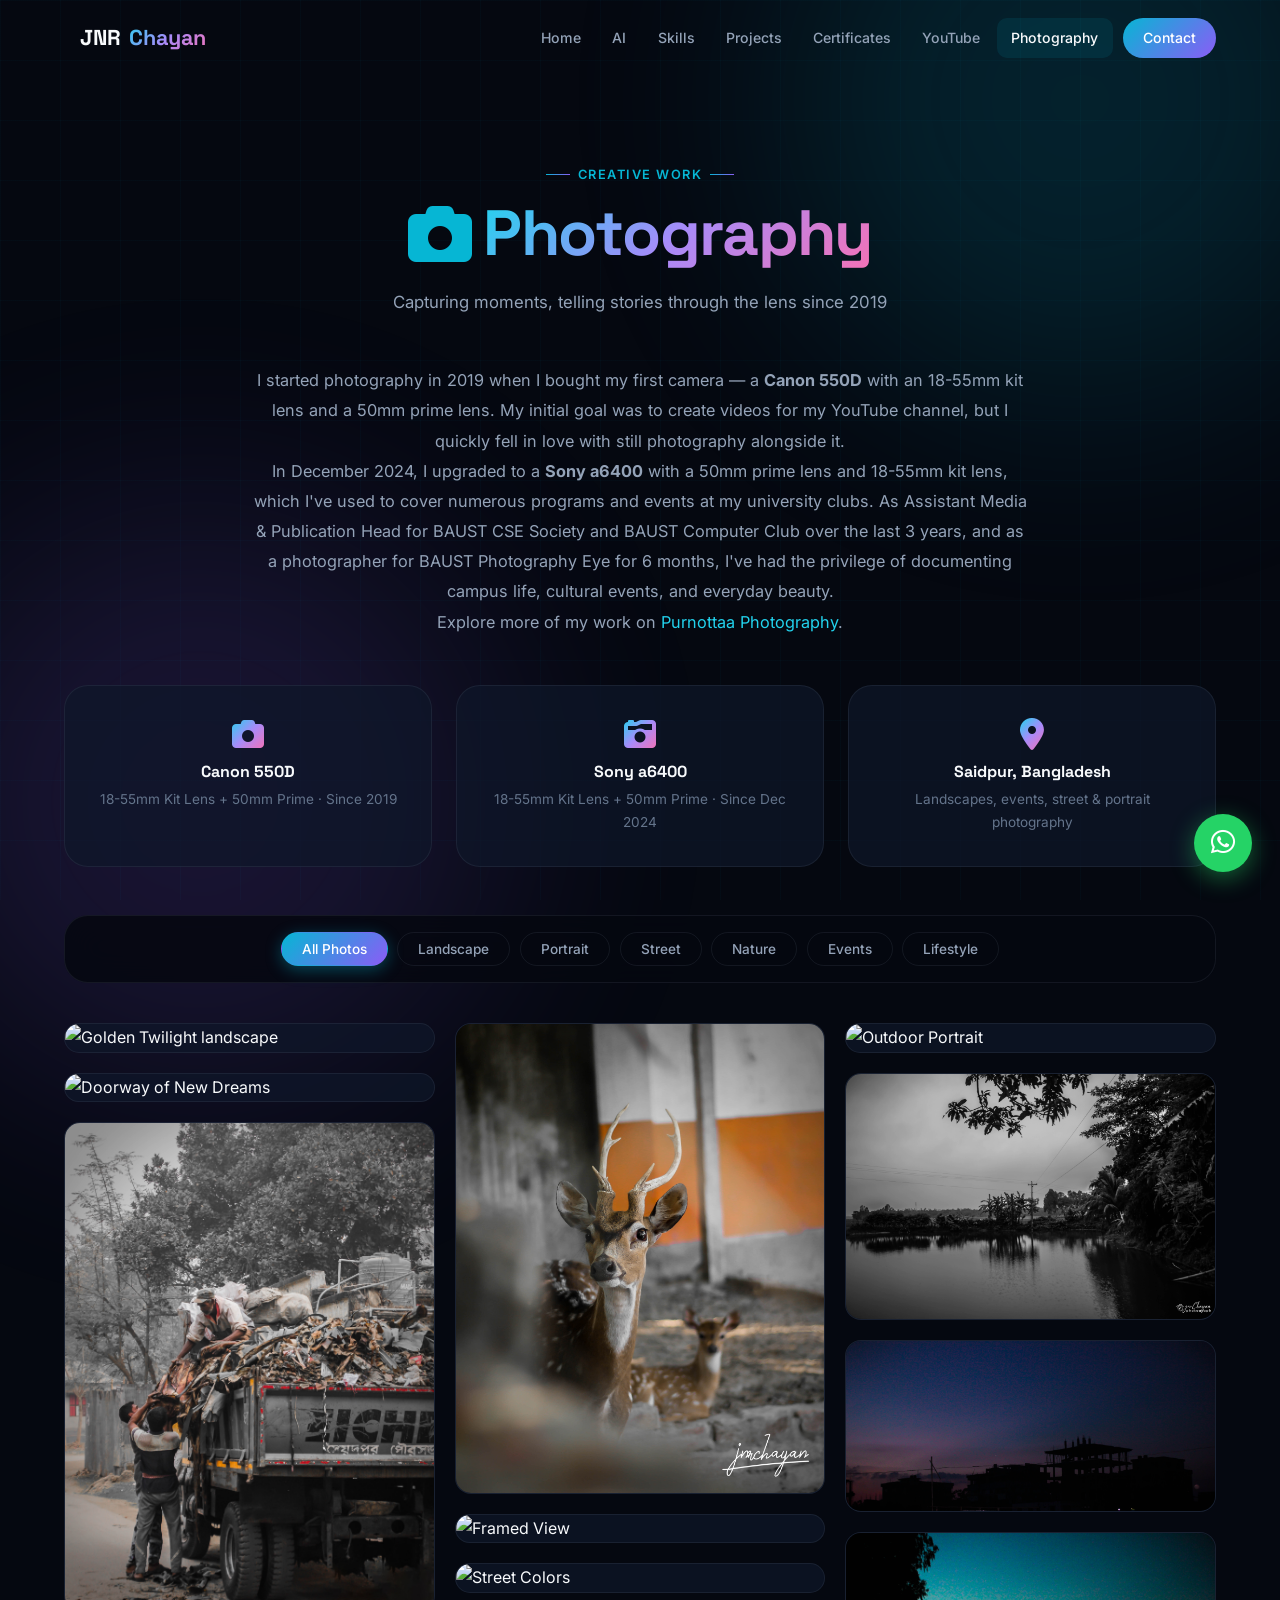
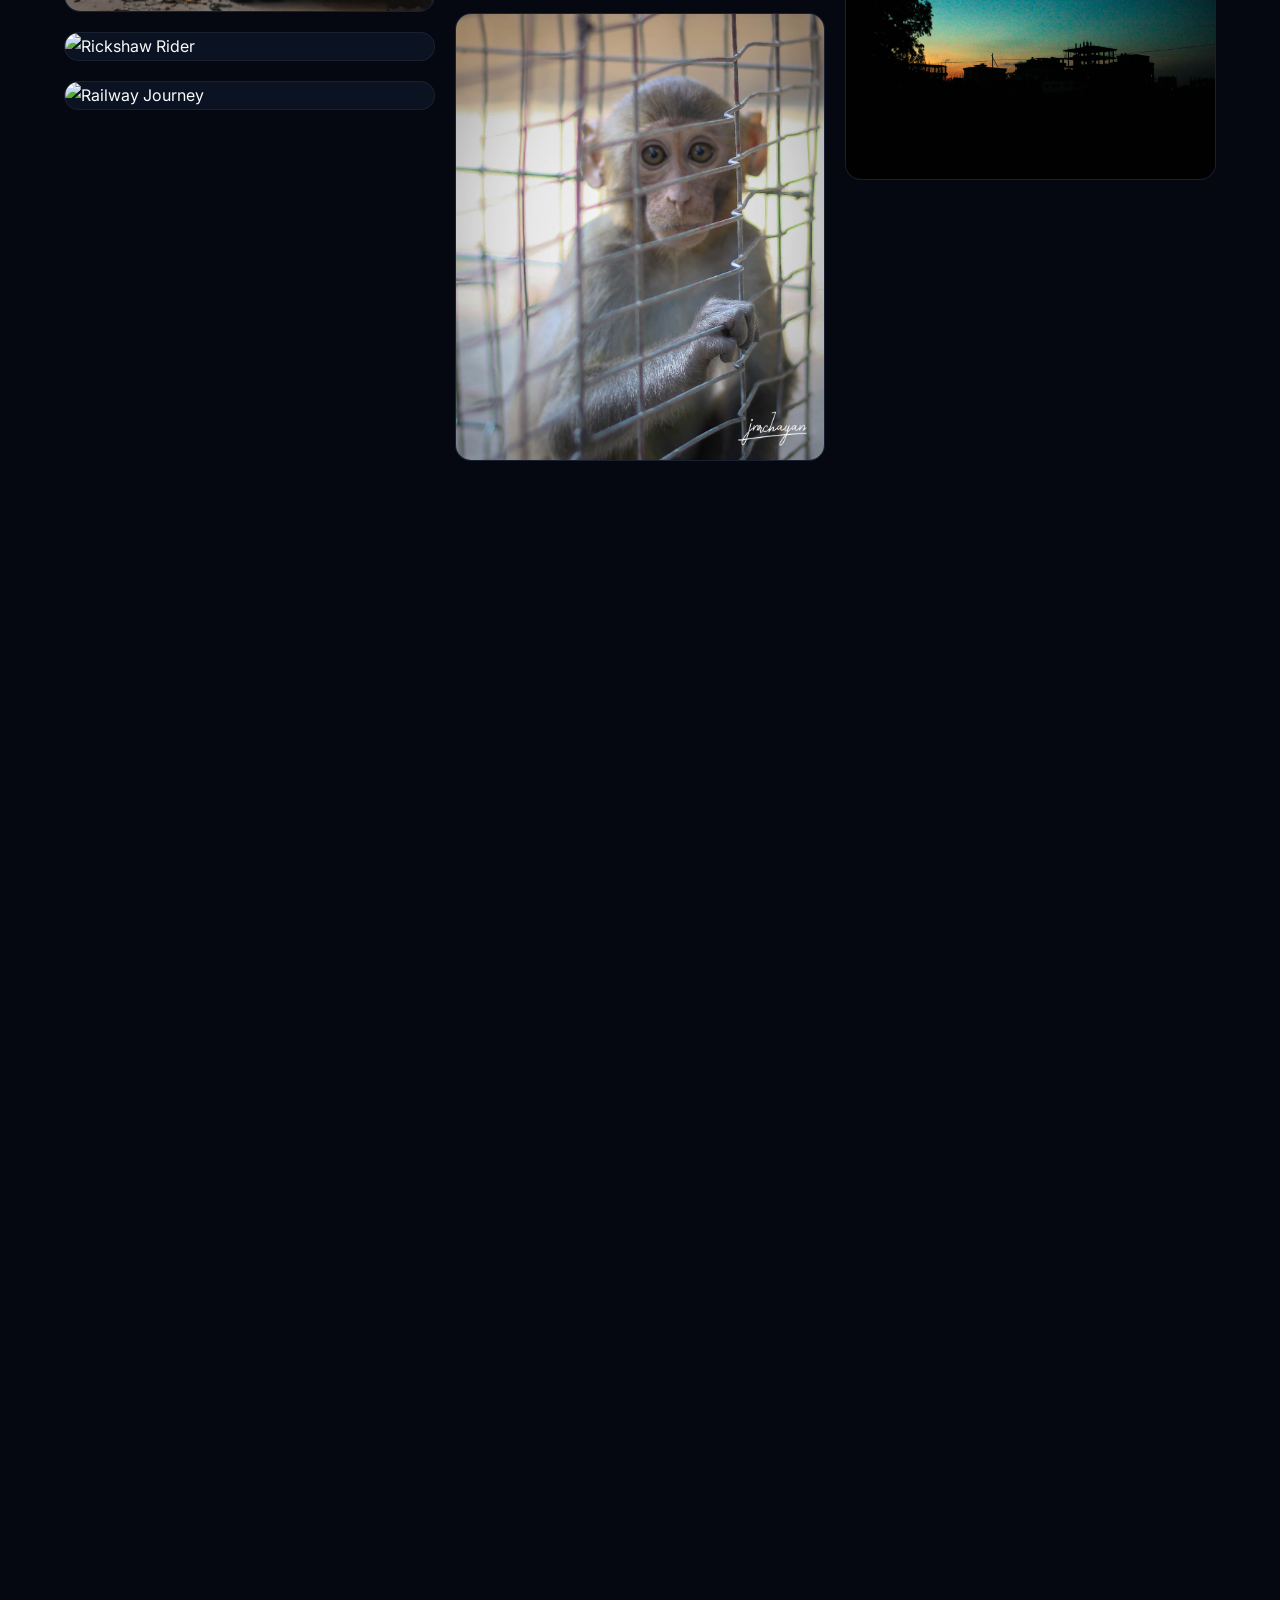
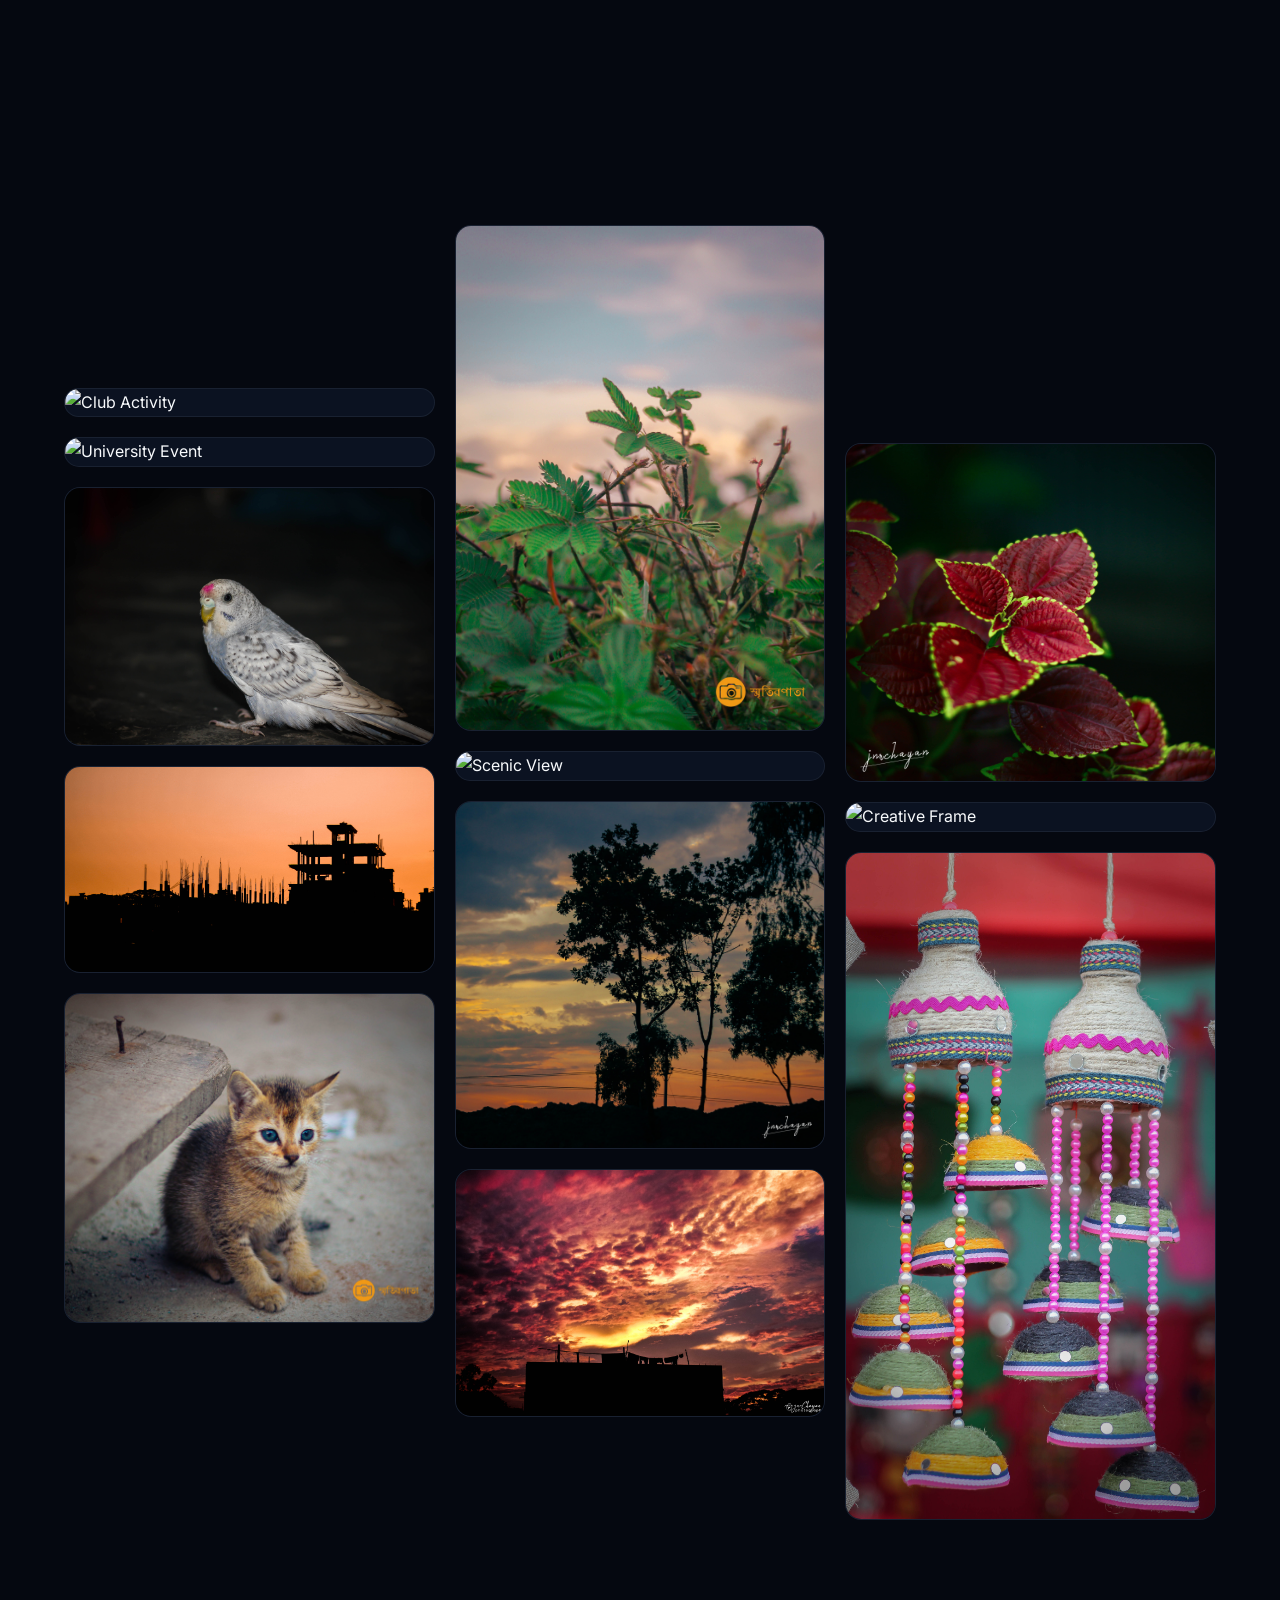
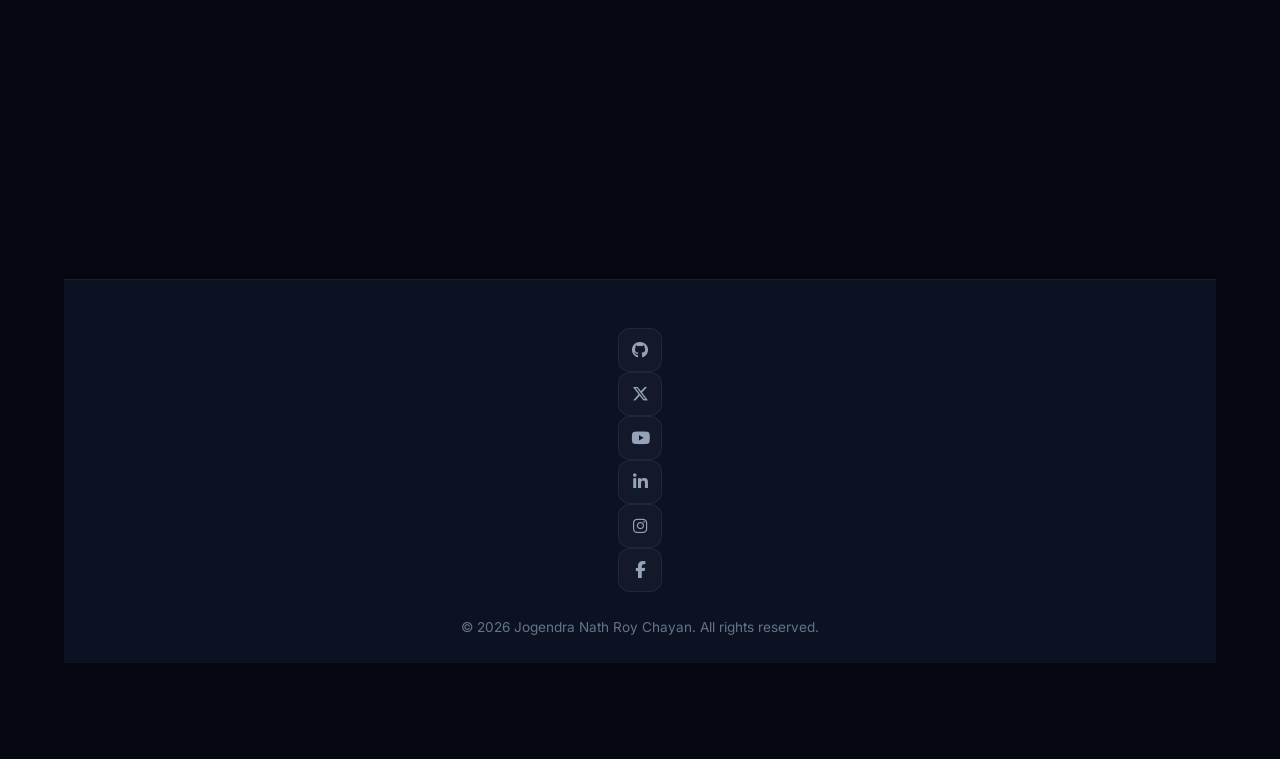
==== photography.html @ 08c9a7f7 "update" ====
<!DOCTYPE html>
<html lang="en">
<head>
  <meta charset="UTF-8">
  <meta name="viewport" content="width=device-width, initial-scale=1.0">
  <meta name="description" content="Photography portfolio of Jogendra Nath Roy Chayan - landscapes, portraits, street photography, and university events captured across Bangladesh.">
  <title>Photography | Jogendra Nath Roy Chayan</title>
  <link rel="preconnect" href="https://fonts.googleapis.com">
  <link rel="preconnect" href="https://fonts.gstatic.com" crossorigin>
  <link href="https://fonts.googleapis.com/css2?family=Inter:wght@400;500;600;700&family=Space+Grotesk:wght@500;600;700&display=swap" rel="stylesheet">
  <link rel="stylesheet" href="https://cdnjs.cloudflare.com/ajax/libs/font-awesome/6.5.1/css/all.min.css">
  <link rel="stylesheet" href="css/style.css">
</head>
<body>

  <div class="bg-grid"></div>
  <div class="bg-glow bg-glow-1"></div>
  <div class="bg-glow bg-glow-2"></div>

  <nav class="navbar">
    <div class="container">
      <a href="index.html" class="logo"><span class="logo-dot"></span> JNR<span>Chayan</span></a>
      <button class="nav-toggle" aria-label="Toggle navigation"><i class="fas fa-bars"></i></button>
      <div class="nav-links">
        <a href="index.html">Home</a>
        <a href="index.html#ai-expertise">AI</a>
        <a href="index.html#skills">Skills</a>
        <a href="index.html#projects">Projects</a>
        <a href="index.html#certificates">Certificates</a>
        <a href="youtube.html">YouTube</a>
        <a href="photography.html">Photography</a>
        <a href="index.html#contact" class="nav-cta">Contact</a>
      </div>
    </div>
  </nav>

  <header class="page-header">
    <div class="container">
      <div class="section-label reveal">Creative Work</div>
      <h1 class="reveal"><i class="fas fa-camera" style="color: var(--accent);"></i> <span class="gradient-text">Photography</span></h1>
      <p class="reveal">Capturing moments, telling stories through the lens since 2019</p>
    </div>
  </header>

  <section class="section" style="padding-top: 0; position: relative; z-index: 1;">
    <div class="container">
      <div class="photo-intro reveal">
        <p>
          I started photography in 2019 when I bought my first camera — a <strong>Canon 550D</strong>
          with an 18-55mm kit lens and a 50mm prime lens. My initial goal was to create videos for
          my YouTube channel, but I quickly fell in love with still photography alongside it.
        </p>
        <p>
          In December 2024, I upgraded to a <strong>Sony a6400</strong> with a 50mm prime lens and
          18-55mm kit lens, which I've used to cover numerous programs and events at my university clubs.
          As Assistant Media & Publication Head for BAUST CSE Society and BAUST Computer Club over the
          last 3 years, and as a photographer for BAUST Photography Eye for 6 months, I've had the
          privilege of documenting campus life, cultural events, and everyday beauty.
        </p>
        <p>
          Explore more of my work on
          <a href="https://www.facebook.com/Purnottaa/" target="_blank" rel="noopener">Purnottaa Photography</a>.
        </p>
      </div>

      <div class="gear-info">
        <div class="gear-card reveal">
          <i class="fas fa-camera"></i>
          <h3>Canon 550D</h3>
          <p>18-55mm Kit Lens + 50mm Prime · Since 2019</p>
        </div>
        <div class="gear-card reveal reveal-delay-1">
          <i class="fas fa-camera-retro"></i>
          <h3>Sony a6400</h3>
          <p>18-55mm Kit Lens + 50mm Prime · Since Dec 2024</p>
        </div>
        <div class="gear-card reveal reveal-delay-2">
          <i class="fas fa-map-marker-alt"></i>
          <h3>Saidpur, Bangladesh</h3>
          <p>Landscapes, events, street & portrait photography</p>
        </div>
      </div>

      <div class="photo-filters reveal">
        <button class="filter-btn active" data-filter="all">All Photos</button>
        <button class="filter-btn" data-filter="landscape">Landscape</button>
        <button class="filter-btn" data-filter="portrait">Portrait</button>
        <button class="filter-btn" data-filter="street">Street</button>
        <button class="filter-btn" data-filter="nature">Nature</button>
        <button class="filter-btn" data-filter="events">Events</button>
        <button class="filter-btn" data-filter="lifestyle">Lifestyle</button>
      </div>
      <div class="photo-masonry" id="photoGallery">
        <div class="photo-item reveal" data-category="landscape" data-src="images/photographe/3_গোধূলির বেলা_Landscape_Saidpur_01905934018.jpg" data-title="Golden Twilight (গোধূলির বেলা)" data-desc="A farmer leads his cattle along a dusty trail as morning mist lifts, illuminated by the soft golden glow of dawn in Saidpur.">
            <span class="photo-category-badge">Landscape</span>
            <img src="images/photographe/3_গোধূলির বেলা_Landscape_Saidpur_01905934018.jpg" alt="Golden Twilight landscape" loading="lazy">
            <div class="photo-overlay"><h3>Golden Twilight</h3><p>Landscape · Saidpur</p></div>
          </div>
        <div class="photo-item reveal" data-category="portrait" data-src="images/photographe/1_নতুন স্বপ্নের দ্বার_People_ Church Saidpur_01905934018.jpg" data-title="Doorway of New Dreams" data-desc="A contemplative moment at a church gate in Saidpur, where dramatic backlighting highlights traditional attire against a carpet of fallen leaves.">
            <span class="photo-category-badge">People</span>
            <img src="images/photographe/1_নতুন স্বপ্নের দ্বার_People_ Church Saidpur_01905934018.jpg" alt="Doorway of New Dreams" loading="lazy">
            <div class="photo-overlay"><h3>Doorway of New Dreams</h3><p>People · Church, Saidpur</p></div>
          </div>
        <div class="photo-item reveal" data-category="portrait" data-src="images/photographe/4_মানব সভ্যতার অন্ধকার দিক_Portrait_Saidpur_01905934018.jpg" data-title="The Dark Side of Civilization" data-desc="Documentary-style shot of municipal workers in Saidpur, using selective desaturation to highlight labor and effort against an everyday urban backdrop.">
            <span class="photo-category-badge">Portrait</span>
            <img src="images/photographe/4_মানব সভ্যতার অন্ধকার দিক_Portrait_Saidpur_01905934018.jpg" alt="The Dark Side of Civilization" loading="lazy">
            <div class="photo-overlay"><h3>The Dark Side of Civilization</h3><p>Portrait · Saidpur</p></div>
          </div>
        <div class="photo-item reveal" data-category="street" data-src="images/photographe/IMG_0166.jpg" data-title="Rickshaw Rider" data-desc="A candid street photograph capturing a rickshaw puller glancing back, shot with shallow depth of field on a sunlit Bangladeshi street.">
            <span class="photo-category-badge">Street</span>
            <img src="images/photographe/IMG_0166.jpg" alt="Rickshaw Rider" loading="lazy">
            <div class="photo-overlay"><h3>Rickshaw Rider</h3><p>Street · Bangladesh</p></div>
          </div>
        <div class="photo-item reveal" data-category="street" data-src="images/photographe/JNR08500.jpg" data-title="Railway Journey" data-desc="Locomotive 6624 of Bangladesh Railway cruising through lush green landscape, capturing the intersection of industrial machinery and natural beauty.">
            <span class="photo-category-badge">Transport</span>
            <img src="images/photographe/JNR08500.jpg" alt="Railway Journey" loading="lazy">
            <div class="photo-overlay"><h3>Railway Journey</h3><p>Transport · Bangladesh Railway</p></div>
          </div>
        <div class="photo-item reveal" data-category="nature" data-src="images/photographe/chayan%20(4).jpg" data-title="Morning Dew" data-desc="A serene macro study of wild grass adorned with morning dew drops, showcasing delicate textures of the natural world.">
            <span class="photo-category-badge">Macro</span>
            <img src="images/photographe/chayan%20(4).jpg" alt="Morning Dew" loading="lazy">
            <div class="photo-overlay"><h3>Morning Dew</h3><p>Macro · Nature</p></div>
          </div>
        <div class="photo-item reveal" data-category="nature" data-src="images/photographe/1.jpg" data-title="Serenity in White" data-desc="A minimalist study of a white pigeon using shallow depth of field to isolate the subject against a neutral urban backdrop.">
            <span class="photo-category-badge">Wildlife</span>
            <img src="images/photographe/1.jpg" alt="Serenity in White" loading="lazy">
            <div class="photo-overlay"><h3>Serenity in White</h3><p>Wildlife · Urban</p></div>
          </div>
        <div class="photo-item reveal" data-category="events" data-src="images/photographe/JNR00259.jpg" data-title="Campus Event" data-desc="Capturing the energy and spirit of a university event at BAUST.">
            <span class="photo-category-badge">University</span>
            <img src="images/photographe/JNR00259.jpg" alt="Campus Event" loading="lazy">
            <div class="photo-overlay"><h3>Campus Event</h3><p>University · BAUST</p></div>
          </div>
        <div class="photo-item reveal" data-category="events" data-src="images/photographe/JNR02453.jpg" data-title="University Program" data-desc="Documenting a cultural program at BAUST with attention to candid moments.">
            <span class="photo-category-badge">University</span>
            <img src="images/photographe/JNR02453.jpg" alt="University Program" loading="lazy">
            <div class="photo-overlay"><h3>University Program</h3><p>University · BAUST</p></div>
          </div>
        <div class="photo-item reveal" data-category="events" data-src="images/photographe/JNR02513.jpg" data-title="Club Event" data-desc="Event photography showcasing the vibrant campus community at BAUST.">
            <span class="photo-category-badge">University</span>
            <img src="images/photographe/JNR02513.jpg" alt="Club Event" loading="lazy">
            <div class="photo-overlay"><h3>Club Event</h3><p>University · BAUST</p></div>
          </div>
        <div class="photo-item reveal" data-category="events" data-src="images/photographe/JNR02545.jpg" data-title="Ceremony Capture" data-desc="Professional event coverage highlighting key moments of a university ceremony.">
            <span class="photo-category-badge">University</span>
            <img src="images/photographe/JNR02545.jpg" alt="Ceremony Capture" loading="lazy">
            <div class="photo-overlay"><h3>Ceremony Capture</h3><p>University · BAUST</p></div>
          </div>
        <div class="photo-item reveal" data-category="nature" data-src="images/photographe/JNR02781.jpg" data-title="Student Gathering" data-desc="A lively student gathering captured during a BAUST club program.">
            <span class="photo-category-badge">University</span>
            <img src="images/photographe/JNR02781.jpg" alt="Student Gathering" loading="lazy">
            <div class="photo-overlay"><h3>Student Gathering</h3><p>University · BAUST</p></div>
          </div>
        <div class="photo-item reveal" data-category="nature" data-src="images/photographe/JNR03691.jpg" data-title="Cultural Program" data-desc="Vibrant colors and emotions from a cultural event at the university.">
            <span class="photo-category-badge">University</span>
            <img src="images/photographe/JNR03691.jpg" alt="Cultural Program" loading="lazy">
            <div class="photo-overlay"><h3>Cultural Program</h3><p>University · BAUST</p></div>
          </div>
        <div class="photo-item reveal" data-category="events" data-src="images/photographe/JNR06097.jpg" data-title="Event Highlights" data-desc="Key highlights from a university event, shot for BAUST Photography Eye.">
            <span class="photo-category-badge">University</span>
            <img src="images/photographe/JNR06097.jpg" alt="Event Highlights" loading="lazy">
            <div class="photo-overlay"><h3>Event Highlights</h3><p>University · BAUST</p></div>
          </div>
        <div class="photo-item reveal" data-category="events" data-src="images/photographe/JNR06099.jpg" data-title="On Stage" data-desc="Capturing performers on stage during a university cultural program.">
            <span class="photo-category-badge">University</span>
            <img src="images/photographe/JNR06099.jpg" alt="On Stage" loading="lazy">
            <div class="photo-overlay"><h3>On Stage</h3><p>University · BAUST</p></div>
          </div>
        <div class="photo-item reveal" data-category="events" data-src="images/photographe/JNR06104.jpg" data-title="Program Moment" data-desc="A decisive moment captured during a BAUST club event.">
            <span class="photo-category-badge">University</span>
            <img src="images/photographe/JNR06104.jpg" alt="Program Moment" loading="lazy">
            <div class="photo-overlay"><h3>Program Moment</h3><p>University · BAUST</p></div>
          </div>
        <div class="photo-item reveal" data-category="events" data-src="images/photographe/JNR06105.jpg" data-title="Campus Life" data-desc="Everyday campus life documented through the lens at BAUST.">
            <span class="photo-category-badge">University</span>
            <img src="images/photographe/JNR06105.jpg" alt="Campus Life" loading="lazy">
            <div class="photo-overlay"><h3>Campus Life</h3><p>University · BAUST</p></div>
          </div>
        <div class="photo-item reveal" data-category="events" data-src="images/photographe/JNR06110.jpg" data-title="Event Portrait" data-desc="Portrait from a university event showcasing professional event photography skills.">
            <span class="photo-category-badge">University</span>
            <img src="images/photographe/JNR06110.jpg" alt="Event Portrait" loading="lazy">
            <div class="photo-overlay"><h3>Event Portrait</h3><p>University · BAUST</p></div>
          </div>
        <div class="photo-item reveal" data-category="events" data-src="images/photographe/JNR06115.jpg" data-title="Celebration" data-desc="Joyful celebration captured during a BAUST community event.">
            <span class="photo-category-badge">University</span>
            <img src="images/photographe/JNR06115.jpg" alt="Celebration" loading="lazy">
            <div class="photo-overlay"><h3>Celebration</h3><p>University · BAUST</p></div>
          </div>
        <div class="photo-item reveal" data-category="nature" data-src="images/photographe/JNR06141.jpg" data-title="Group Portrait" data-desc="A well-composed group portrait from a university club event.">
            <span class="photo-category-badge">University</span>
            <img src="images/photographe/JNR06141.jpg" alt="Group Portrait" loading="lazy">
            <div class="photo-overlay"><h3>Group Portrait</h3><p>University · BAUST</p></div>
          </div>
        <div class="photo-item reveal" data-category="events" data-src="images/photographe/JNR07563.jpg" data-title="Event Coverage" data-desc="Comprehensive event coverage for BAUST CSE Society media team.">
            <span class="photo-category-badge">University</span>
            <img src="images/photographe/JNR07563.jpg" alt="Event Coverage" loading="lazy">
            <div class="photo-overlay"><h3>Event Coverage</h3><p>University · BAUST</p></div>
          </div>
        <div class="photo-item reveal" data-category="nature" data-src="images/photographe/JNR07601.jpg" data-title="Behind the Scenes" data-desc="Behind-the-scenes moment from a university program preparation.">
            <span class="photo-category-badge">University</span>
            <img src="images/photographe/JNR07601.jpg" alt="Behind the Scenes" loading="lazy">
            <div class="photo-overlay"><h3>Behind the Scenes</h3><p>University · BAUST</p></div>
          </div>
        <div class="photo-item reveal" data-category="events" data-src="images/photographe/JNR07678.jpg" data-title="Award Ceremony" data-desc="Capturing proud moments during an award ceremony at BAUST.">
            <span class="photo-category-badge">University</span>
            <img src="images/photographe/JNR07678.jpg" alt="Award Ceremony" loading="lazy">
            <div class="photo-overlay"><h3>Award Ceremony</h3><p>University · BAUST</p></div>
          </div>
        <div class="photo-item reveal" data-category="events" data-src="images/photographe/JNR08158.jpg" data-title="Club Activity" data-desc="Active club participation documented through dynamic photography.">
            <span class="photo-category-badge">University</span>
            <img src="images/photographe/JNR08158.jpg" alt="Club Activity" loading="lazy">
            <div class="photo-overlay"><h3>Club Activity</h3><p>University · BAUST</p></div>
          </div>
        <div class="photo-item reveal" data-category="events" data-src="images/photographe/JNR08163.jpg" data-title="University Event" data-desc="Professional coverage of a university event for media publication.">
            <span class="photo-category-badge">University</span>
            <img src="images/photographe/JNR08163.jpg" alt="University Event" loading="lazy">
            <div class="photo-overlay"><h3>University Event</h3><p>University · BAUST</p></div>
          </div>
        <div class="photo-item reveal" data-category="lifestyle" data-src="images/photographe/IMG_1277.jpg" data-title="Quiet Moment" data-desc="A peaceful everyday moment captured with natural light and thoughtful composition.">
            <span class="photo-category-badge">Lifestyle</span>
            <img src="images/photographe/IMG_1277.jpg" alt="Quiet Moment" loading="lazy">
            <div class="photo-overlay"><h3>Quiet Moment</h3><p>Lifestyle</p></div>
          </div>
        <div class="photo-item reveal" data-category="lifestyle" data-src="images/photographe/IMG_3135.jpg" data-title="Daily Life" data-desc="Finding beauty in the ordinary through careful observation and timing.">
            <span class="photo-category-badge">Lifestyle</span>
            <img src="images/photographe/IMG_3135.jpg" alt="Daily Life" loading="lazy">
            <div class="photo-overlay"><h3>Daily Life</h3><p>Lifestyle</p></div>
          </div>
        <div class="photo-item reveal" data-category="nature" data-src="images/photographe/IMG_3861.jpg" data-title="Urban Scene" data-desc="An urban scene showcasing the rhythm of daily life in Bangladesh.">
            <span class="photo-category-badge">Urban</span>
            <img src="images/photographe/IMG_3861.jpg" alt="Urban Scene" loading="lazy">
            <div class="photo-overlay"><h3>Urban Scene</h3><p>Urban</p></div>
          </div>
        <div class="photo-item reveal" data-category="lifestyle" data-src="images/photographe/IMG_4095.jpg" data-title="Natural Light Portrait" data-desc="Portrait utilizing soft natural light for an authentic, warm feel.">
            <span class="photo-category-badge">Portrait</span>
            <img src="images/photographe/IMG_4095.jpg" alt="Natural Light Portrait" loading="lazy">
            <div class="photo-overlay"><h3>Natural Light Portrait</h3><p>Portrait</p></div>
          </div>
        <div class="photo-item reveal" data-category="lifestyle" data-src="images/photographe/IMG_4649.jpg" data-title="Candid Capture" data-desc="A spontaneous candid shot preserving a fleeting authentic expression.">
            <span class="photo-category-badge">Candid</span>
            <img src="images/photographe/IMG_4649.jpg" alt="Candid Capture" loading="lazy">
            <div class="photo-overlay"><h3>Candid Capture</h3><p>Candid</p></div>
          </div>
        <div class="photo-item reveal" data-category="nature" data-src="images/photographe/IMG_4791.jpg" data-title="Evening Glow" data-desc="Warm evening light casting long shadows and golden tones across the scene.">
            <span class="photo-category-badge">Golden Hour</span>
            <img src="images/photographe/IMG_4791.jpg" alt="Evening Glow" loading="lazy">
            <div class="photo-overlay"><h3>Evening Glow</h3><p>Golden Hour</p></div>
          </div>
        <div class="photo-item reveal" data-category="lifestyle" data-src="images/photographe/IMG_5004.jpg" data-title="Textures" data-desc="Exploring textures and patterns in the everyday environment.">
            <span class="photo-category-badge">Detail</span>
            <img src="images/photographe/IMG_5004.jpg" alt="Textures" loading="lazy">
            <div class="photo-overlay"><h3>Textures</h3><p>Detail</p></div>
          </div>
        <div class="photo-item reveal" data-category="lifestyle" data-src="images/photographe/IMG_5074.jpg" data-title="Framed View" data-desc="Using natural framing elements to draw the viewer into the composition.">
            <span class="photo-category-badge">Composition</span>
            <img src="images/photographe/IMG_5074.jpg" alt="Framed View" loading="lazy">
            <div class="photo-overlay"><h3>Framed View</h3><p>Composition</p></div>
          </div>
        <div class="photo-item reveal" data-category="lifestyle" data-src="images/photographe/IMG_5109.jpg" data-title="Street Colors" data-desc="Vibrant street colors and life captured in a single frame.">
            <span class="photo-category-badge">Street</span>
            <img src="images/photographe/IMG_5109.jpg" alt="Street Colors" loading="lazy">
            <div class="photo-overlay"><h3>Street Colors</h3><p>Street</p></div>
          </div>
        <div class="photo-item reveal" data-category="lifestyle" data-src="images/photographe/IMG_5209.jpg" data-title="Reflection" data-desc="Playing with reflections to add depth and visual interest to the photograph.">
            <span class="photo-category-badge">Creative</span>
            <img src="images/photographe/IMG_5209.jpg" alt="Reflection" loading="lazy">
            <div class="photo-overlay"><h3>Reflection</h3><p>Creative</p></div>
          </div>
        <div class="photo-item reveal" data-category="lifestyle" data-src="images/photographe/IMG_5223.jpg" data-title="Motion" data-desc="Capturing the sense of motion and energy in a dynamic scene.">
            <span class="photo-category-badge">Action</span>
            <img src="images/photographe/IMG_5223.jpg" alt="Motion" loading="lazy">
            <div class="photo-overlay"><h3>Motion</h3><p>Action</p></div>
          </div>
        <div class="photo-item reveal" data-category="lifestyle" data-src="images/photographe/IMG_5307.jpg" data-title="Silhouette" data-desc="A striking silhouette against a colorful sky, emphasizing form over detail.">
            <span class="photo-category-badge">Creative</span>
            <img src="images/photographe/IMG_5307.jpg" alt="Silhouette" loading="lazy">
            <div class="photo-overlay"><h3>Silhouette</h3><p>Creative</p></div>
          </div>
        <div class="photo-item reveal" data-category="lifestyle" data-src="images/photographe/IMG_6648.jpg" data-title="Warm Tones" data-desc="Rich warm tones creating an inviting and nostalgic atmosphere.">
            <span class="photo-category-badge">Color</span>
            <img src="images/photographe/IMG_6648.jpg" alt="Warm Tones" loading="lazy">
            <div class="photo-overlay"><h3>Warm Tones</h3><p>Color</p></div>
          </div>
        <div class="photo-item reveal" data-category="lifestyle" data-src="images/photographe/IMG_6662.jpg" data-title="Close Connection" data-desc="An intimate close-up revealing emotion and human connection.">
            <span class="photo-category-badge">Portrait</span>
            <img src="images/photographe/IMG_6662.jpg" alt="Close Connection" loading="lazy">
            <div class="photo-overlay"><h3>Close Connection</h3><p>Portrait</p></div>
          </div>
        <div class="photo-item reveal" data-category="lifestyle" data-src="images/photographe/IMG_7179.jpg" data-title="Scenic View" data-desc="A scenic viewpoint showcasing the natural beauty of the surroundings.">
            <span class="photo-category-badge">Landscape</span>
            <img src="images/photographe/IMG_7179.jpg" alt="Scenic View" loading="lazy">
            <div class="photo-overlay"><h3>Scenic View</h3><p>Landscape</p></div>
          </div>
        <div class="photo-item reveal" data-category="lifestyle" data-src="images/photographe/IMG_7458.jpg" data-title="Light & Shadow" data-desc="Dramatic interplay of light and shadow creating visual depth.">
            <span class="photo-category-badge">Contrast</span>
            <img src="images/photographe/IMG_7458.jpg" alt="Light and Shadow" loading="lazy">
            <div class="photo-overlay"><h3>Light & Shadow</h3><p>Contrast</p></div>
          </div>
        <div class="photo-item reveal" data-category="lifestyle" data-src="images/photographe/IMG_7978.jpg" data-title="Gathering" data-desc="A social gathering captured with attention to group dynamics and atmosphere.">
            <span class="photo-category-badge">Social</span>
            <img src="images/photographe/IMG_7978.jpg" alt="Gathering" loading="lazy">
            <div class="photo-overlay"><h3>Gathering</h3><p>Social</p></div>
          </div>
        <div class="photo-item reveal" data-category="lifestyle" data-src="images/photographe/IMG_8075.jpg" data-title="Details" data-desc="Focusing on small details that tell a larger story.">
            <span class="photo-category-badge">Macro</span>
            <img src="images/photographe/IMG_8075.jpg" alt="Details" loading="lazy">
            <div class="photo-overlay"><h3>Details</h3><p>Macro</p></div>
          </div>
        <div class="photo-item reveal" data-category="lifestyle" data-src="images/photographe/IMG_8138.jpg" data-title="Outdoor Portrait" data-desc="An outdoor portrait utilizing the environment as a natural backdrop.">
            <span class="photo-category-badge">Portrait</span>
            <img src="images/photographe/IMG_8138.jpg" alt="Outdoor Portrait" loading="lazy">
            <div class="photo-overlay"><h3>Outdoor Portrait</h3><p>Portrait</p></div>
          </div>
        <div class="photo-item reveal" data-category="lifestyle" data-src="images/photographe/IMG_8245.jpg" data-title="Moody Atmosphere" data-desc="A moody, atmospheric shot with cinematic color grading.">
            <span class="photo-category-badge">Cinematic</span>
            <img src="images/photographe/IMG_8245.jpg" alt="Moody Atmosphere" loading="lazy">
            <div class="photo-overlay"><h3>Moody Atmosphere</h3><p>Cinematic</p></div>
          </div>
        <div class="photo-item reveal" data-category="nature" data-src="images/photographe/IMG_8261.jpg" data-title="Everyday Beauty" data-desc="Finding extraordinary beauty in ordinary everyday scenes.">
            <span class="photo-category-badge">Lifestyle</span>
            <img src="images/photographe/IMG_8261.jpg" alt="Everyday Beauty" loading="lazy">
            <div class="photo-overlay"><h3>Everyday Beauty</h3><p>Lifestyle</p></div>
          </div>
        <div class="photo-item reveal" data-category="lifestyle" data-src="images/photographe/IMG_8264.jpg" data-title="Harmony" data-desc="A harmonious composition balancing subject and environment.">
            <span class="photo-category-badge">Composition</span>
            <img src="images/photographe/IMG_8264.jpg" alt="Harmony" loading="lazy">
            <div class="photo-overlay"><h3>Harmony</h3><p>Composition</p></div>
          </div>
        <div class="photo-item reveal" data-category="lifestyle" data-src="images/photographe/IMG_9066.jpg" data-title="Vibrant Moment" data-desc="A vibrant, energetic moment frozen in time.">
            <span class="photo-category-badge">Color</span>
            <img src="images/photographe/IMG_9066.jpg" alt="Vibrant Moment" loading="lazy">
            <div class="photo-overlay"><h3>Vibrant Moment</h3><p>Color</p></div>
          </div>
        <div class="photo-item reveal" data-category="lifestyle" data-src="images/photographe/IMG_9364-2.jpg" data-title="Soft Focus" data-desc="Gentle soft focus creating a dreamy, ethereal quality.">
            <span class="photo-category-badge">Creative</span>
            <img src="images/photographe/IMG_9364-2.jpg" alt="Soft Focus" loading="lazy">
            <div class="photo-overlay"><h3>Soft Focus</h3><p>Creative</p></div>
          </div>
        <div class="photo-item reveal" data-category="lifestyle" data-src="images/photographe/IMG_9419.jpg" data-title="Storytelling" data-desc="Visual storytelling through careful scene selection and timing.">
            <span class="photo-category-badge">Documentary</span>
            <img src="images/photographe/IMG_9419.jpg" alt="Storytelling" loading="lazy">
            <div class="photo-overlay"><h3>Storytelling</h3><p>Documentary</p></div>
          </div>
        <div class="photo-item reveal" data-category="lifestyle" data-src="images/photographe/IMG_9526.jpg" data-title="Perspective" data-desc="An unusual perspective offering a fresh view of a familiar scene.">
            <span class="photo-category-badge">Creative</span>
            <img src="images/photographe/IMG_9526.jpg" alt="Perspective" loading="lazy">
            <div class="photo-overlay"><h3>Perspective</h3><p>Creative</p></div>
          </div>
        <div class="photo-item reveal" data-category="lifestyle" data-src="images/photographe/IMG_9608.jpg" data-title="Golden Light" data-desc="Bathed in golden light, this shot exemplifies the magic of golden hour photography.">
            <span class="photo-category-badge">Golden Hour</span>
            <img src="images/photographe/IMG_9608.jpg" alt="Golden Light" loading="lazy">
            <div class="photo-overlay"><h3>Golden Light</h3><p>Golden Hour</p></div>
          </div>
        <div class="photo-item reveal" data-category="lifestyle" data-src="images/photographe/IMG_9800.jpg" data-title="Serene" data-desc="A serene, calming composition inviting quiet contemplation.">
            <span class="photo-category-badge">Peaceful</span>
            <img src="images/photographe/IMG_9800.jpg" alt="Serene" loading="lazy">
            <div class="photo-overlay"><h3>Serene</h3><p>Peaceful</p></div>
          </div>
        <div class="photo-item reveal" data-category="lifestyle" data-src="images/photographe/1%20(49).jpg" data-title="Creative Frame" data-desc="An artistically framed shot demonstrating compositional skill.">
            <span class="photo-category-badge">Artistic</span>
            <img src="images/photographe/1%20(49).jpg" alt="Creative Frame" loading="lazy">
            <div class="photo-overlay"><h3>Creative Frame</h3><p>Artistic</p></div>
          </div>
        <div class="photo-item reveal" data-category="lifestyle" data-src="images/photographe/tt.jpg" data-title="Moment in Time" data-desc="A timeless moment preserved through the art of photography.">
            <span class="photo-category-badge">Timeless</span>
            <img src="images/photographe/tt.jpg" alt="Moment in Time" loading="lazy">
            <div class="photo-overlay"><h3>Moment in Time</h3><p>Timeless</p></div>
          </div>
      </div>
  <footer class="footer">
    <div class="container">
      <div class="footer-social">
        <a href="https://github.com/JNRCHAYAN" target="_blank" rel="noopener" class="social-link" aria-label="GitHub"><i class="fab fa-github"></i></a>
        <a href="https://x.com/jnrchayan12" target="_blank" rel="noopener" class="social-link" aria-label="X"><i class="fab fa-x-twitter"></i></a>
        <a href="https://www.youtube.com/techtid" target="_blank" rel="noopener" class="social-link" aria-label="YouTube"><i class="fab fa-youtube"></i></a>
        <a href="https://www.linkedin.com/in/jnrchayan" target="_blank" rel="noopener" class="social-link" aria-label="LinkedIn"><i class="fab fa-linkedin-in"></i></a>
        <a href="https://www.instagram.com/jnrchayan/" target="_blank" rel="noopener" class="social-link" aria-label="Instagram"><i class="fab fa-instagram"></i></a>
        <a href="https://www.facebook.com/Purnottaa/" target="_blank" rel="noopener" class="social-link" aria-label="Facebook Photography"><i class="fab fa-facebook-f"></i></a>
      </div>
      <p>&copy; 2026 Jogendra Nath Roy Chayan. All rights reserved.</p>
    </div>
  </footer>

  <a href="https://wa.me/8801723193226?text=Hello%20Chayan,%20I%20visited%20your%20portfolio%20website%20and%20would%20like%20to%20connect." target="_blank" rel="noopener" class="whatsapp-float" aria-label="Chat on WhatsApp">
    <span class="whatsapp-tooltip">Chat with me!</span>
    <i class="fab fa-whatsapp"></i>
  </a>

  <!-- Lightbox -->
  <div class="lightbox" id="lightbox">
    <button class="lightbox-close" aria-label="Close"><i class="fas fa-times"></i></button>
    <button class="lightbox-nav lightbox-prev" aria-label="Previous"><i class="fas fa-chevron-left"></i></button>
    <div class="lightbox-counter"></div>
    <div class="lightbox-img-wrap"><img class="lightbox-img" src="" alt="">
    </div>
    <button class="lightbox-nav lightbox-next" aria-label="Next"><i class="fas fa-chevron-right"></i></button>
    <div class="lightbox-caption">
      <h3 class="lightbox-title"></h3>
      <p class="lightbox-desc"></p>
    </div>
  </div>

  <script src="js/main.js"></script>
</body>
</html>
---- css/style.css ----
/* ===== Design System ===== */
:root {
  --bg-primary: #050810;
  --bg-secondary: #0c1222;
  --bg-card: rgba(15, 23, 42, 0.7);
  --bg-glass: rgba(255, 255, 255, 0.03);
  --text-primary: #f8fafc;
  --text-secondary: #94a3b8;
  --text-muted: #64748b;
  --accent: #06b6d4;
  --accent-2: #8b5cf6;
  --accent-light: #22d3ee;
  --accent-glow: rgba(6, 182, 212, 0.35);
  --purple-glow: rgba(139, 92, 246, 0.3);
  --whatsapp: #25d366;
  --youtube: #ff0033;
  --border: rgba(148, 163, 184, 0.1);
  --border-hover: rgba(6, 182, 212, 0.4);
  --shadow: 0 8px 32px rgba(0, 0, 0, 0.5);
  --shadow-glow: 0 0 40px var(--accent-glow);
  --radius: 16px;
  --radius-lg: 24px;
  --radius-xl: 32px;
  --transition: 0.35s cubic-bezier(0.4, 0, 0.2, 1);
  --nav-height: 76px;
  --gradient: linear-gradient(135deg, var(--accent) 0%, var(--accent-2) 100%);
  --gradient-text: linear-gradient(135deg, #22d3ee 0%, #a78bfa 50%, #f472b6 100%);
}

*, *::before, *::after { box-sizing: border-box; margin: 0; padding: 0; }
html { scroll-behavior: smooth; scroll-padding-top: var(--nav-height); }
body {
  font-family: 'Inter', system-ui, sans-serif;
  background: var(--bg-primary);
  color: var(--text-primary);
  line-height: 1.7;
  overflow-x: hidden;
}
img { max-width: 100%; height: auto; display: block; }
a { color: var(--accent-light); text-decoration: none; transition: color var(--transition); }
a:hover { color: var(--accent); }
ul { list-style: none; }

h1, h2, h3 { font-family: 'Space Grotesk', 'Inter', sans-serif; font-weight: 700; line-height: 1.15; }
h1 { font-size: clamp(2.4rem, 5.5vw, 4rem); letter-spacing: -0.02em; }
h2 { font-size: clamp(1.75rem, 4vw, 2.75rem); letter-spacing: -0.02em; }
h3 { font-size: 1.2rem; }

.container { max-width: 1200px; margin: 0 auto; padding: 0 1.5rem; }
.section { padding: 6rem 0; position: relative; }
.section-alt { background: var(--bg-secondary); }

.section-header { text-align: center; margin-bottom: 3.5rem; }
.section-label {
  display: inline-flex;
  align-items: center;
  gap: 0.5rem;
  font-size: 0.8rem;
  font-weight: 600;
  letter-spacing: 0.12em;
  text-transform: uppercase;
  color: var(--accent);
  margin-bottom: 0.75rem;
}
.section-label::before,
.section-label::after {
  content: '';
  width: 24px;
  height: 1px;
  background: var(--gradient);
}
.section-header p { color: var(--text-secondary); max-width: 560px; margin: 0.75rem auto 0; font-size: 1.05rem; }

.gradient-text {
  background: var(--gradient-text);
  -webkit-background-clip: text;
  -webkit-text-fill-color: transparent;
  background-clip: text;
}

/* ===== Scroll Reveal ===== */
.reveal {
  opacity: 0;
  transform: translateY(32px);
  transition: opacity 0.7s ease, transform 0.7s ease;
}
.reveal.visible { opacity: 1; transform: translateY(0); }
.reveal-delay-1 { transition-delay: 0.1s; }
.reveal-delay-2 { transition-delay: 0.2s; }
.reveal-delay-3 { transition-delay: 0.3s; }
.reveal-delay-4 { transition-delay: 0.4s; }

/* ===== Animated Background ===== */
.bg-grid {
  position: fixed;
  inset: 0;
  background-image:
    linear-gradient(rgba(6, 182, 212, 0.03) 1px, transparent 1px),
    linear-gradient(90deg, rgba(6, 182, 212, 0.03) 1px, transparent 1px);
  background-size: 60px 60px;
  pointer-events: none;
  z-index: 0;
}
.bg-glow {
  position: fixed;
  width: 600px;
  height: 600px;
  border-radius: 50%;
  filter: blur(120px);
  opacity: 0.15;
  pointer-events: none;
  z-index: 0;
  animation: float-glow 8s ease-in-out infinite;
}
.bg-glow-1 { top: -200px; right: -100px; background: var(--accent); }
.bg-glow-2 { bottom: -200px; left: -100px; background: var(--accent-2); animation-delay: -4s; }

@keyframes float-glow {
  0%, 100% { transform: translate(0, 0) scale(1); }
  50% { transform: translate(30px, -30px) scale(1.1); }
}

/* ===== Navigation ===== */
.navbar {
  position: fixed;
  top: 0; left: 0; right: 0;
  height: var(--nav-height);
  z-index: 1000;
  transition: all var(--transition);
}
.navbar.scrolled {
  background: rgba(5, 8, 16, 0.9);
  backdrop-filter: blur(20px);
  border-bottom: 1px solid var(--border);
  box-shadow: 0 4px 30px rgba(0, 0, 0, 0.3);
}
.navbar .container {
  display: flex;
  align-items: center;
  justify-content: space-between;
  height: 100%;
}
.logo {
  font-family: 'Space Grotesk', sans-serif;
  font-size: 1.35rem;
  font-weight: 700;
  color: var(--text-primary);
  display: flex;
  align-items: center;
  gap: 0.5rem;
}
.logo-dot {
  width: 8px;
  height: 8px;
  background: var(--gradient);
  border-radius: 50%;
  animation: pulse-dot 2s infinite;
}
@keyframes pulse-dot {
  0%, 100% { opacity: 1; transform: scale(1); }
  50% { opacity: 0.6; transform: scale(1.3); }
}
.logo span { background: var(--gradient-text); -webkit-background-clip: text; -webkit-text-fill-color: transparent; background-clip: text; }
.nav-links { display: flex; gap: 0.15rem; align-items: center; }
.nav-links a {
  color: var(--text-secondary);
  padding: 0.5rem 0.9rem;
  border-radius: 10px;
  font-size: 0.88rem;
  font-weight: 500;
  transition: all var(--transition);
}
.nav-links a:hover,
.nav-links a.active {
  color: var(--text-primary);
  background: rgba(6, 182, 212, 0.1);
}
.nav-cta {
  background: var(--gradient) !important;
  color: #fff !important;
  padding: 0.5rem 1.25rem !important;
  border-radius: 50px !important;
  margin-left: 0.5rem;
}
.nav-cta:hover { transform: translateY(-2px); box-shadow: var(--shadow-glow); color: #fff !important; }
.nav-toggle {
  display: none;
  background: var(--bg-glass);
  border: 1px solid var(--border);
  color: var(--text-primary);
  font-size: 1.2rem;
  cursor: pointer;
  padding: 0.5rem 0.75rem;
  border-radius: 10px;
}

/* ===== Buttons ===== */
.btn {
  display: inline-flex;
  align-items: center;
  gap: 0.5rem;
  padding: 0.85rem 1.85rem;
  border-radius: 50px;
  font-weight: 600;
  font-size: 0.92rem;
  transition: all var(--transition);
  border: none;
  cursor: pointer;
  position: relative;
  overflow: hidden;
}
.btn-primary {
  background: var(--gradient);
  color: #fff;
  box-shadow: 0 4px 20px var(--accent-glow);
}
.btn-primary:hover {
  transform: translateY(-3px);
  box-shadow: 0 8px 30px var(--accent-glow);
  color: #fff;
}
.btn-outline {
  background: transparent;
  color: var(--text-primary);
  border: 1px solid var(--border);
  backdrop-filter: blur(8px);
}
.btn-outline:hover {
  border-color: var(--accent);
  background: rgba(6, 182, 212, 0.08);
  transform: translateY(-3px);
  color: var(--accent-light);
}
.btn-youtube { background: var(--youtube); color: #fff; }
.btn-youtube:hover { background: #cc0029; color: #fff; transform: translateY(-3px); box-shadow: 0 8px 24px rgba(255, 0, 51, 0.35); }

/* ===== Hero ===== */
.hero {
  min-height: 100vh;
  display: flex;
  align-items: center;
  padding-top: var(--nav-height);
  position: relative;
  z-index: 1;
}
.hero .container {
  display: grid;
  grid-template-columns: 1.1fr 0.9fr;
  gap: 4rem;
  align-items: center;
}
.hero-badge {
  display: inline-flex;
  align-items: center;
  gap: 0.5rem;
  background: rgba(6, 182, 212, 0.1);
  border: 1px solid rgba(6, 182, 212, 0.25);
  padding: 0.4rem 1rem;
  border-radius: 50px;
  font-size: 0.82rem;
  font-weight: 600;
  color: var(--accent-light);
  margin-bottom: 1.5rem;
  animation: fade-in-up 0.8s ease;
}
.hero-badge i { animation: spin-slow 4s linear infinite; }
@keyframes spin-slow { to { transform: rotate(360deg); } }
@keyframes fade-in-up {
  from { opacity: 0; transform: translateY(20px); }
  to { opacity: 1; transform: translateY(0); }
}
.hero h1 { margin-bottom: 0.5rem; animation: fade-in-up 0.8s ease 0.1s both; }
.hero-title-sub {
  font-size: clamp(1.5rem, 3.5vw, 2.2rem);
  font-weight: 600;
  margin-bottom: 1.25rem;
  animation: fade-in-up 0.8s ease 0.2s both;
}
.hero-bio {
  color: var(--text-secondary);
  font-size: 1.05rem;
  margin-bottom: 2rem;
  max-width: 540px;
  line-height: 1.8;
  animation: fade-in-up 0.8s ease 0.3s both;
}
.hero-actions {
  display: flex;
  flex-wrap: wrap;
  gap: 1rem;
  margin-bottom: 2rem;
  animation: fade-in-up 0.8s ease 0.4s both;
}
.hero-tech {
  display: flex;
  flex-wrap: wrap;
  gap: 0.5rem;
  animation: fade-in-up 0.8s ease 0.5s both;
}
.tech-pill {
  font-size: 0.78rem;
  font-weight: 500;
  padding: 0.3rem 0.75rem;
  border-radius: 6px;
  background: var(--bg-glass);
  border: 1px solid var(--border);
  color: var(--text-muted);
}
.social-bar { display: flex; gap: 0.65rem; margin-top: 1.75rem; animation: fade-in-up 0.8s ease 0.6s both; }
.social-link {
  width: 44px;
  height: 44px;
  border-radius: 12px;
  background: var(--bg-glass);
  border: 1px solid var(--border);
  display: flex;
  align-items: center;
  justify-content: center;
  color: var(--text-secondary);
  transition: all var(--transition);
  font-size: 1.05rem;
}
.social-link:hover {
  background: var(--gradient);
  color: #fff;
  border-color: transparent;
  transform: translateY(-4px);
  box-shadow: var(--shadow-glow);
}

/* Profile Image */
.hero-visual { position: relative; display: flex; justify-content: center; animation: fade-in-up 1s ease 0.3s both; }
.profile-frame {
  position: relative;
  width: min(340px, 90vw);
  aspect-ratio: 1;
}
.profile-ring {
  position: absolute;
  inset: -12px;
  border-radius: 50%;
  background: var(--gradient);
  animation: rotate-ring 6s linear infinite;
  opacity: 0.7;
}
.profile-ring::before {
  content: '';
  position: absolute;
  inset: 3px;
  border-radius: 50%;
  background: var(--bg-primary);
}
@keyframes rotate-ring {
  to { transform: rotate(360deg); }
}
.profile-img-wrap {
  position: relative;
  width: 100%;
  height: 100%;
  border-radius: 50%;
  overflow: hidden;
  border: 3px solid rgba(6, 182, 212, 0.3);
  box-shadow: 0 0 60px var(--accent-glow), 0 0 100px var(--purple-glow);
}
.profile-img-wrap img {
  width: 100%;
  height: 100%;
  object-fit: cover;
  transition: transform 0.5s ease;
}
.profile-frame:hover .profile-img-wrap img { transform: scale(1.05); }
.profile-float-card {
  position: absolute;
  background: rgba(15, 23, 42, 0.9);
  backdrop-filter: blur(16px);
  border: 1px solid var(--border);
  border-radius: var(--radius);
  padding: 0.75rem 1rem;
  font-size: 0.82rem;
  font-weight: 600;
  display: flex;
  align-items: center;
  gap: 0.5rem;
  box-shadow: var(--shadow);
  animation: float-card 3s ease-in-out infinite;
}
.profile-float-card i { color: var(--accent); }
.profile-float-card.card-1 { top: 10%; right: -10%; animation-delay: 0s; }
.profile-float-card.card-2 { bottom: 15%; left: -15%; animation-delay: -1.5s; }
.profile-float-card.card-3 { bottom: 5%; right: -5%; animation-delay: -0.75s; }
@keyframes float-card {
  0%, 100% { transform: translateY(0); }
  50% { transform: translateY(-8px); }
}

/* ===== AI Focus Section ===== */
.ai-grid {
  display: grid;
  grid-template-columns: repeat(auto-fit, minmax(260px, 1fr));
  gap: 1.5rem;
}
.ai-card {
  background: var(--bg-card);
  backdrop-filter: blur(12px);
  border: 1px solid var(--border);
  border-radius: var(--radius-lg);
  padding: 2rem;
  transition: all var(--transition);
  position: relative;
  overflow: hidden;
}
.ai-card::before {
  content: '';
  position: absolute;
  top: 0; left: 0; right: 0;
  height: 2px;
  background: var(--gradient);
  transform: scaleX(0);
  transition: transform var(--transition);
}
.ai-card:hover {
  border-color: var(--border-hover);
  transform: translateY(-6px);
  box-shadow: var(--shadow), var(--shadow-glow);
}
.ai-card:hover::before { transform: scaleX(1); }
.ai-card-icon {
  width: 52px;
  height: 52px;
  border-radius: 14px;
  background: linear-gradient(135deg, rgba(6, 182, 212, 0.15), rgba(139, 92, 246, 0.15));
  display: flex;
  align-items: center;
  justify-content: center;
  font-size: 1.4rem;
  color: var(--accent-light);
  margin-bottom: 1.25rem;
}
.ai-card h3 { margin-bottom: 0.6rem; }
.ai-card p { color: var(--text-secondary); font-size: 0.9rem; }

/* ===== Stats ===== */
.stats-row {
  display: grid;
  grid-template-columns: repeat(4, 1fr);
  gap: 1.25rem;
}
.stat-card {
  background: var(--bg-card);
  backdrop-filter: blur(12px);
  border: 1px solid var(--border);
  border-radius: var(--radius);
  padding: 1.75rem 1.25rem;
  text-align: center;
  transition: all var(--transition);
}
.stat-card:hover { border-color: var(--border-hover); transform: translateY(-4px); }
.stat-card .number {
  font-family: 'Space Grotesk', sans-serif;
  font-size: 2.25rem;
  font-weight: 700;
  background: var(--gradient-text);
  -webkit-background-clip: text;
  -webkit-text-fill-color: transparent;
  background-clip: text;
}
.stat-card .label { color: var(--text-muted); font-size: 0.85rem; margin-top: 0.25rem; }

/* ===== About ===== */
.about-grid {
  display: grid;
  grid-template-columns: 1fr 1fr;
  gap: 4rem;
  align-items: center;
}
.about-text p { color: var(--text-secondary); margin-bottom: 1.25rem; font-size: 1.02rem; }
.about-highlight {
  background: var(--bg-card);
  border: 1px solid var(--border);
  border-left: 3px solid var(--accent);
  border-radius: var(--radius);
  padding: 1.25rem 1.5rem;
  margin-top: 1.5rem;
}
.about-highlight p { margin: 0; color: var(--text-primary); font-weight: 500; }

/* ===== Skills ===== */
.skills-showcase {
  display: grid;
  grid-template-columns: 1.2fr 1fr;
  gap: 2rem;
}
.skills-primary {
  background: var(--bg-card);
  border: 1px solid var(--border);
  border-radius: var(--radius-lg);
  padding: 2.5rem;
  position: relative;
  overflow: hidden;
}
.skills-primary::after {
  content: '';
  position: absolute;
  top: -50%; right: -50%;
  width: 100%; height: 100%;
  background: radial-gradient(circle, var(--accent-glow) 0%, transparent 70%);
  pointer-events: none;
}
.skills-primary h3 {
  font-size: 1.1rem;
  margin-bottom: 1.5rem;
  display: flex;
  align-items: center;
  gap: 0.5rem;
  color: var(--accent-light);
}
.skill-bar-group { margin-bottom: 1.25rem; }
.skill-bar-header {
  display: flex;
  justify-content: space-between;
  margin-bottom: 0.5rem;
  font-size: 0.88rem;
  font-weight: 500;
}
.skill-bar {
  height: 6px;
  background: rgba(255,255,255,0.06);
  border-radius: 3px;
  overflow: hidden;
}
.skill-bar-fill {
  height: 100%;
  background: var(--gradient);
  border-radius: 3px;
  width: 0;
  transition: width 1.2s cubic-bezier(0.4, 0, 0.2, 1);
}
.skills-secondary { display: flex; flex-direction: column; gap: 1.25rem; }
.skill-category {
  background: var(--bg-card);
  border: 1px solid var(--border);
  border-radius: var(--radius);
  padding: 1.5rem;
  transition: all var(--transition);
}
.skill-category:hover { border-color: var(--border-hover); }
.skill-category h3 {
  font-size: 0.92rem;
  margin-bottom: 0.85rem;
  display: flex;
  align-items: center;
  gap: 0.5rem;
  color: var(--text-primary);
}
.skill-tags { display: flex; flex-wrap: wrap; gap: 0.45rem; }
.skill-tag {
  font-size: 0.78rem;
  padding: 0.3rem 0.7rem;
  border-radius: 8px;
  background: rgba(6, 182, 212, 0.08);
  border: 1px solid rgba(6, 182, 212, 0.12);
  color: var(--text-secondary);
  transition: all var(--transition);
}
.skill-tag:hover { background: rgba(6, 182, 212, 0.15); color: var(--accent-light); }
.skill-tag.ai-tag {
  background: rgba(139, 92, 246, 0.1);
  border-color: rgba(139, 92, 246, 0.2);
  color: #c4b5fd;
}

/* ===== Projects ===== */
.projects-showcase { display: flex; flex-direction: column; gap: 2rem; }
.project-featured {
  display: grid;
  grid-template-columns: 1fr 1.2fr;
  gap: 0;
  background: var(--bg-card);
  border: 1px solid var(--border);
  border-radius: var(--radius-xl);
  overflow: hidden;
  transition: all var(--transition);
}
.project-featured:hover {
  border-color: var(--border-hover);
  box-shadow: var(--shadow), 0 0 60px var(--accent-glow);
}
.project-featured-visual {
  background: linear-gradient(135deg, rgba(6, 182, 212, 0.15), rgba(139, 92, 246, 0.2));
  display: flex;
  align-items: center;
  justify-content: center;
  padding: 3rem;
  position: relative;
  overflow: hidden;
}
.project-featured-visual::before {
  content: '';
  position: absolute;
  inset: 0;
  background: url("data:image/svg+xml,%3Csvg width='60' height='60' viewBox='0 0 60 60' xmlns='http://www.w3.org/2000/svg'%3E%3Cg fill='none' fill-rule='evenodd'%3E%3Cg fill='%2306b6d4' fill-opacity='0.05'%3E%3Cpath d='M36 34v-4h-2v4h-4v2h4v4h2v-4h4v-2h-4zm0-30V0h-2v4h-4v2h4v4h2V6h4V4h-4zM6 34v-4H4v4H0v2h4v4h2v-4h4v-2H6zM6 4V0H4v4H0v2h4v4h2V6h4V4H6z'/%3E%3C/g%3E%3C/g%3E%3C/svg%3E");
}
.project-featured-visual i {
  font-size: 5rem;
  background: var(--gradient-text);
  -webkit-background-clip: text;
  -webkit-text-fill-color: transparent;
  background-clip: text;
  position: relative;
}
.project-featured-content { padding: 2.5rem; display: flex; flex-direction: column; justify-content: center; }
.project-badge {
  display: inline-block;
  font-size: 0.72rem;
  font-weight: 700;
  letter-spacing: 0.08em;
  text-transform: uppercase;
  color: var(--accent);
  background: rgba(6, 182, 212, 0.1);
  padding: 0.3rem 0.75rem;
  border-radius: 6px;
  margin-bottom: 1rem;
  width: fit-content;
}
.project-featured-content h3 { font-size: 1.6rem; margin-bottom: 0.75rem; }
.project-featured-content p { color: var(--text-secondary); margin-bottom: 1.25rem; line-height: 1.7; }
.project-tech { display: flex; flex-wrap: wrap; gap: 0.4rem; margin-bottom: 1.5rem; }
.project-tech span {
  font-size: 0.75rem;
  padding: 0.25rem 0.65rem;
  border-radius: 6px;
  background: rgba(139, 92, 246, 0.12);
  border: 1px solid rgba(139, 92, 246, 0.2);
  color: #c4b5fd;
}
.project-link {
  display: inline-flex;
  align-items: center;
  gap: 0.5rem;
  font-weight: 600;
  font-size: 0.9rem;
  color: var(--accent-light);
}
.project-link:hover { gap: 0.75rem; }

.projects-grid {
  display: grid;
  grid-template-columns: repeat(3, 1fr);
  gap: 1.5rem;
}
.project-card {
  background: var(--bg-card);
  border: 1px solid var(--border);
  border-radius: var(--radius-lg);
  padding: 2rem;
  transition: all var(--transition);
  display: flex;
  flex-direction: column;
}
.project-card:hover {
  border-color: var(--border-hover);
  transform: translateY(-6px);
  box-shadow: var(--shadow);
}
.project-icon {
  width: 50px;
  height: 50px;
  border-radius: 14px;
  background: linear-gradient(135deg, rgba(6, 182, 212, 0.12), rgba(139, 92, 246, 0.12));
  display: flex;
  align-items: center;
  justify-content: center;
  font-size: 1.3rem;
  color: var(--accent-light);
  margin-bottom: 1.25rem;
}
.project-card h3 { margin-bottom: 0.65rem; }
.project-card p { color: var(--text-secondary); font-size: 0.88rem; flex: 1; margin-bottom: 1.25rem; line-height: 1.65; }

.about-grid .stats-row { grid-template-columns: repeat(2, 1fr); }
.project-card .project-tech { margin-bottom: 1.25rem; }
.timeline { position: relative; max-width: 720px; margin: 0 auto; }
.timeline::before {
  content: '';
  position: absolute;
  left: 24px;
  top: 0; bottom: 0;
  width: 2px;
  background: linear-gradient(to bottom, var(--accent), var(--accent-2), transparent);
}
.timeline-item {
  position: relative;
  padding-left: 64px;
  padding-bottom: 2.5rem;
}
.timeline-item::before {
  content: '';
  position: absolute;
  left: 18px;
  top: 8px;
  width: 14px;
  height: 14px;
  border-radius: 50%;
  background: var(--gradient);
  box-shadow: 0 0 12px var(--accent-glow);
}
.timeline-date {
  color: var(--accent);
  font-size: 0.8rem;
  font-weight: 600;
  letter-spacing: 0.05em;
  margin-bottom: 0.35rem;
}
.timeline-item h3 { font-size: 1.05rem; margin-bottom: 0.4rem; }
.timeline-item p { color: var(--text-secondary); font-size: 0.9rem; }

/* ===== Certificates ===== */
.certificates-grid {
  display: grid;
  grid-template-columns: repeat(auto-fill, minmax(270px, 1fr));
  gap: 1.5rem;
}
.cert-card {
  background: var(--bg-card);
  border: 1px solid var(--border);
  border-radius: var(--radius);
  overflow: hidden;
  cursor: pointer;
  transition: all var(--transition);
}
.cert-card:hover {
  transform: translateY(-6px) scale(1.02);
  border-color: var(--border-hover);
  box-shadow: var(--shadow);
}
.cert-card img { width: 100%; height: 190px; object-fit: cover; transition: transform 0.5s ease; }
.cert-card:hover img { transform: scale(1.05); }
.cert-info { padding: 1.15rem; }
.cert-info h3 { font-size: 0.92rem; margin-bottom: 0.3rem; }
.cert-info p { color: var(--text-muted); font-size: 0.8rem; }

/* ===== Contact ===== */
.contact-grid { display: grid; grid-template-columns: 1fr 1fr; gap: 3rem; align-items: start; }
.contact-info p { color: var(--text-secondary); margin-bottom: 1.5rem; font-size: 1.02rem; }
.contact-links { display: flex; flex-direction: column; gap: 1rem; }
.contact-item {
  display: flex;
  align-items: center;
  gap: 1rem;
  padding: 1.15rem 1.25rem;
  background: var(--bg-card);
  border: 1px solid var(--border);
  border-radius: var(--radius);
  transition: all var(--transition);
}
.contact-item:hover { border-color: var(--border-hover); transform: translateX(6px); }
.contact-item i {
  width: 44px;
  height: 44px;
  background: linear-gradient(135deg, rgba(6, 182, 212, 0.12), rgba(139, 92, 246, 0.12));
  border-radius: 12px;
  display: flex;
  align-items: center;
  justify-content: center;
  color: var(--accent-light);
  font-size: 1.1rem;
}
.contact-item span { color: var(--text-muted); font-size: 0.82rem; display: block; }
.contact-item strong { color: var(--text-primary); font-size: 0.95rem; }

/* ===== WhatsApp ===== */
.whatsapp-float {
  position: fixed;
  bottom: 28px;
  right: 28px;
  width: 58px;
  height: 58px;
  background: var(--whatsapp);
  border-radius: 50%;
  display: flex;
  align-items: center;
  justify-content: center;
  color: #fff;
  font-size: 1.7rem;
  box-shadow: 0 6px 24px rgba(37, 211, 102, 0.45);
  z-index: 999;
  transition: all var(--transition);
  animation: whatsapp-bounce 2s infinite;
}
.whatsapp-float:hover { transform: scale(1.12); color: #fff; }
@keyframes whatsapp-bounce {
  0%, 100% { box-shadow: 0 6px 24px rgba(37, 211, 102, 0.45); }
  50% { box-shadow: 0 6px 36px rgba(37, 211, 102, 0.7); }
}
.whatsapp-tooltip {
  position: absolute;
  right: 70px;
  background: #fff;
  color: #111;
  padding: 0.45rem 0.9rem;
  border-radius: 8px;
  font-size: 0.8rem;
  font-weight: 600;
  white-space: nowrap;
  opacity: 0;
  pointer-events: none;
  transition: opacity var(--transition);
}
.whatsapp-float:hover .whatsapp-tooltip { opacity: 1; }

/* ===== Footer ===== */
.footer {
  background: var(--bg-secondary);
  border-top: 1px solid var(--border);
  padding: 3rem 0 1.5rem;
  position: relative;
  z-index: 1;
}
.footer .container { display: flex; flex-direction: column; align-items: center; gap: 1.5rem; }
.footer p { color: var(--text-muted); font-size: 0.85rem; }

/* ===== Modal ===== */
.modal-overlay {
  position: fixed;
  inset: 0;
  background: rgba(0, 0, 0, 0.88);
  backdrop-filter: blur(8px);
  z-index: 2000;
  display: flex;
  align-items: center;
  justify-content: center;
  padding: 2rem;
  opacity: 0;
  visibility: hidden;
  transition: all var(--transition);
}
.modal-overlay.active { opacity: 1; visibility: visible; }
.modal-content {
  background: var(--bg-secondary);
  border: 1px solid var(--border);
  border-radius: var(--radius-lg);
  max-width: 800px;
  width: 100%;
  max-height: 90vh;
  overflow-y: auto;
  transform: scale(0.9);
  transition: transform var(--transition);
  position: relative;
}
.modal-overlay.active .modal-content { transform: scale(1); }
.modal-close {
  position: absolute;
  top: 1rem;
  right: 1rem;
  background: rgba(0,0,0,0.6);
  border: none;
  color: #fff;
  width: 38px;
  height: 38px;
  border-radius: 50%;
  cursor: pointer;
  z-index: 1;
}
.modal-content img { width: 100%; }
.modal-body { padding: 1.5rem; }
.modal-body h3 { margin-bottom: 0.5rem; }
.modal-body p { color: var(--text-secondary); font-size: 0.9rem; }

/* ===== Page Header ===== */
.page-header {
  padding: calc(var(--nav-height) + 5rem) 0 3rem;
  text-align: center;
  position: relative;
  z-index: 1;
}
.page-header h1 { margin-bottom: 1rem; display: flex; align-items: center; justify-content: center; gap: 0.75rem; flex-wrap: wrap; }
.page-header p { color: var(--text-secondary); max-width: 640px; margin: 0 auto; font-size: 1.05rem; line-height: 1.8; }

/* ===== YouTube Page ===== */
.youtube-hero-video {
  margin-bottom: 3rem;
  border-radius: var(--radius-xl);
  overflow: hidden;
  border: 1px solid var(--border);
  box-shadow: var(--shadow), 0 0 50px rgba(255, 0, 51, 0.1);
}
.youtube-hero-video .video-wrapper { padding-bottom: 50%; }
.youtube-stats {
  display: grid;
  grid-template-columns: repeat(3, 1fr);
  gap: 1.5rem;
  margin-bottom: 2.5rem;
}
.youtube-stat {
  background: var(--bg-card);
  border: 1px solid var(--border);
  border-radius: var(--radius-lg);
  padding: 2rem;
  text-align: center;
  transition: all var(--transition);
}
.youtube-stat:hover { border-color: var(--border-hover); transform: translateY(-4px); }
.youtube-stat .number {
  font-family: 'Space Grotesk', sans-serif;
  font-size: 2.5rem;
  font-weight: 700;
  background: var(--gradient-text);
  -webkit-background-clip: text;
  -webkit-text-fill-color: transparent;
  background-clip: text;
}
.youtube-stat .label { color: var(--text-secondary); font-size: 0.9rem; margin-top: 0.25rem; }
.youtube-cta { display: flex; flex-wrap: wrap; gap: 1rem; justify-content: center; margin-bottom: 4rem; }
.videos-grid {
  display: grid;
  grid-template-columns: repeat(2, 1fr);
  gap: 2rem;
}
.video-card {
  background: var(--bg-card);
  border: 1px solid var(--border);
  border-radius: var(--radius-lg);
  overflow: hidden;
  transition: all var(--transition);
}
.video-card:hover {
  border-color: var(--border-hover);
  transform: translateY(-6px);
  box-shadow: var(--shadow);
}
.video-wrapper {
  position: relative;
  padding-bottom: 56.25%;
  height: 0;
  overflow: hidden;
  background: #000;
}
.video-wrapper iframe {
  position: absolute;
  top: 0; left: 0;
  width: 100%;
  height: 100%;
  border: none;
}
.video-info {
  padding: 1.25rem 1.5rem;
  display: flex;
  align-items: flex-start;
  gap: 0.75rem;
}
.video-info i { color: var(--youtube); margin-top: 0.2rem; flex-shrink: 0; }
.video-info h3 { font-size: 0.95rem; line-height: 1.5; font-weight: 600; }
.video-info p { color: var(--text-muted); font-size: 0.8rem; margin-top: 0.35rem; }

/* ===== Photography Page ===== */
.photo-intro {
  max-width: 780px;
  margin: 0 auto 3rem;
  text-align: center;
  color: var(--text-secondary);
  line-height: 1.85;
  font-size: 1.02rem;
}
.gear-info {
  display: grid;
  grid-template-columns: repeat(3, 1fr);
  gap: 1.5rem;
  margin-bottom: 3rem;
}
.gear-card {
  background: var(--bg-card);
  border: 1px solid var(--border);
  border-radius: var(--radius-lg);
  padding: 2rem 1.5rem;
  text-align: center;
  transition: all var(--transition);
}
.gear-card:hover { border-color: var(--border-hover); transform: translateY(-4px); }
.gear-card i { font-size: 2rem; background: var(--gradient-text); -webkit-background-clip: text; -webkit-text-fill-color: transparent; background-clip: text; margin-bottom: 0.85rem; }
.gear-card h3 { font-size: 1rem; margin-bottom: 0.4rem; }
.gear-card p { color: var(--text-muted); font-size: 0.85rem; }

/* Photo Filters */
.photo-filters {
  display: flex;
  flex-wrap: wrap;
  gap: 0.6rem;
  justify-content: center;
  margin-bottom: 2.5rem;
  position: sticky;
  top: calc(var(--nav-height) + 1rem);
  z-index: 50;
  padding: 1rem;
  background: rgba(5, 8, 16, 0.85);
  backdrop-filter: blur(16px);
  border-radius: var(--radius-lg);
  border: 1px solid var(--border);
}
.filter-btn {
  padding: 0.5rem 1.25rem;
  border-radius: 50px;
  border: 1px solid var(--border);
  background: transparent;
  color: var(--text-secondary);
  font-size: 0.85rem;
  font-weight: 500;
  cursor: pointer;
  transition: all var(--transition);
  font-family: inherit;
}
.filter-btn:hover { border-color: var(--accent); color: var(--accent-light); }
.filter-btn.active {
  background: var(--gradient);
  border-color: transparent;
  color: #fff;
  box-shadow: 0 4px 16px var(--accent-glow);
}

.photo-masonry {
  columns: 3;
  column-gap: 1.25rem;
}
.photo-item {
  break-inside: avoid;
  margin-bottom: 1.25rem;
  position: relative;
  border-radius: var(--radius);
  overflow: hidden;
  cursor: pointer;
  background: var(--bg-card);
  border: 1px solid var(--border);
  transition: all var(--transition);
}
.photo-item.hidden { display: none; }
.photo-item:hover {
  border-color: var(--border-hover);
  transform: translateY(-4px);
  box-shadow: var(--shadow);
}
.photo-item img {
  width: 100%;
  transition: transform 0.6s cubic-bezier(0.4, 0, 0.2, 1);
}
.photo-item:hover img { transform: scale(1.06); }
.photo-overlay {
  position: absolute;
  inset: 0;
  background: linear-gradient(transparent 35%, rgba(0,0,0,0.9));
  display: flex;
  flex-direction: column;
  justify-content: flex-end;
  padding: 1.25rem;
  opacity: 0;
  transition: opacity var(--transition);
}
.photo-item:hover .photo-overlay { opacity: 1; }
.photo-overlay h3 { font-size: 0.92rem; margin-bottom: 0.2rem; }
.photo-overlay p { font-size: 0.75rem; color: rgba(255,255,255,0.7); }
.photo-category-badge {
  position: absolute;
  top: 0.75rem;
  left: 0.75rem;
  font-size: 0.68rem;
  font-weight: 600;
  text-transform: uppercase;
  letter-spacing: 0.06em;
  padding: 0.25rem 0.6rem;
  border-radius: 6px;
  background: rgba(0,0,0,0.6);
  backdrop-filter: blur(8px);
  color: var(--accent-light);
  opacity: 0;
  transition: opacity var(--transition);
}
.photo-item:hover .photo-category-badge { opacity: 1; }

/* Lightbox */
.lightbox {
  position: fixed;
  inset: 0;
  background: rgba(0, 0, 0, 0.96);
  z-index: 3000;
  display: flex;
  align-items: center;
  justify-content: center;
  opacity: 0;
  visibility: hidden;
  transition: all var(--transition);
}
.lightbox.active { opacity: 1; visibility: visible; }
.lightbox-img-wrap {
  max-width: 90vw;
  max-height: 80vh;
  transform: scale(0.9);
  transition: transform var(--transition);
}
.lightbox.active .lightbox-img-wrap { transform: scale(1); }
.lightbox img { max-width: 90vw; max-height: 80vh; object-fit: contain; border-radius: 8px; }
.lightbox-close {
  position: absolute;
  top: 1.5rem;
  right: 1.5rem;
  background: rgba(255,255,255,0.1);
  border: none;
  color: #fff;
  width: 44px;
  height: 44px;
  border-radius: 50%;
  cursor: pointer;
  font-size: 1.2rem;
  transition: background var(--transition);
}
.lightbox-close:hover { background: rgba(255,255,255,0.2); }
.lightbox-caption {
  position: absolute;
  bottom: 2rem;
  left: 50%;
  transform: translateX(-50%);
  text-align: center;
  color: #fff;
  max-width: 600px;
  padding: 0 1rem;
}
.lightbox-caption h3 { font-size: 1.05rem; margin-bottom: 0.35rem; }
.lightbox-caption p { font-size: 0.88rem; color: rgba(255,255,255,0.65); }
.lightbox-nav {
  position: absolute;
  top: 50%;
  transform: translateY(-50%);
  background: rgba(255,255,255,0.08);
  border: 1px solid rgba(255,255,255,0.15);
  color: #fff;
  width: 50px;
  height: 50px;
  border-radius: 50%;
  cursor: pointer;
  font-size: 1.1rem;
  transition: all var(--transition);
}
.lightbox-nav:hover { background: rgba(255,255,255,0.15); }
.lightbox-prev { left: 1.5rem; }
.lightbox-next { right: 1.5rem; }
.lightbox-counter {
  position: absolute;
  top: 1.5rem;
  left: 50%;
  transform: translateX(-50%);
  color: rgba(255,255,255,0.5);
  font-size: 0.85rem;
}

/* ===== Responsive ===== */
@media (max-width: 1024px) {
  .hero .container { grid-template-columns: 1fr; text-align: center; }
  .hero-bio { margin: 0 auto 2rem; }
  .hero-actions, .hero-tech, .social-bar { justify-content: center; }
  .hero-visual { order: -1; }
  .profile-frame { width: 260px; }
  .profile-float-card { display: none; }
  .skills-showcase { grid-template-columns: 1fr; }
  .project-featured { grid-template-columns: 1fr; }
  .projects-grid { grid-template-columns: 1fr 1fr; }
  .stats-row { grid-template-columns: repeat(2, 1fr); }
  .about-grid, .contact-grid { grid-template-columns: 1fr; }
  .photo-masonry { columns: 2; }
  .videos-grid { grid-template-columns: 1fr; }
  .gear-info { grid-template-columns: 1fr; }
}
@media (max-width: 768px) {
  .nav-toggle { display: block; }
  .nav-links {
    position: fixed;
    top: var(--nav-height);
    left: 0; right: 0;
    background: rgba(5, 8, 16, 0.98);
    backdrop-filter: blur(20px);
    flex-direction: column;
    padding: 1rem;
    border-bottom: 1px solid var(--border);
    transform: translateY(-120%);
    opacity: 0;
    transition: all var(--transition);
  }
  .nav-links.open { transform: translateY(0); opacity: 1; }
  .nav-links a { width: 100%; text-align: center; padding: 0.85rem; }
  .nav-cta { margin-left: 0 !important; }
  .projects-grid { grid-template-columns: 1fr; }
  .photo-masonry { columns: 1; }
  .youtube-stats { grid-template-columns: 1fr; }
  .whatsapp-tooltip { display: none; }
  .photo-filters { position: static; }
}
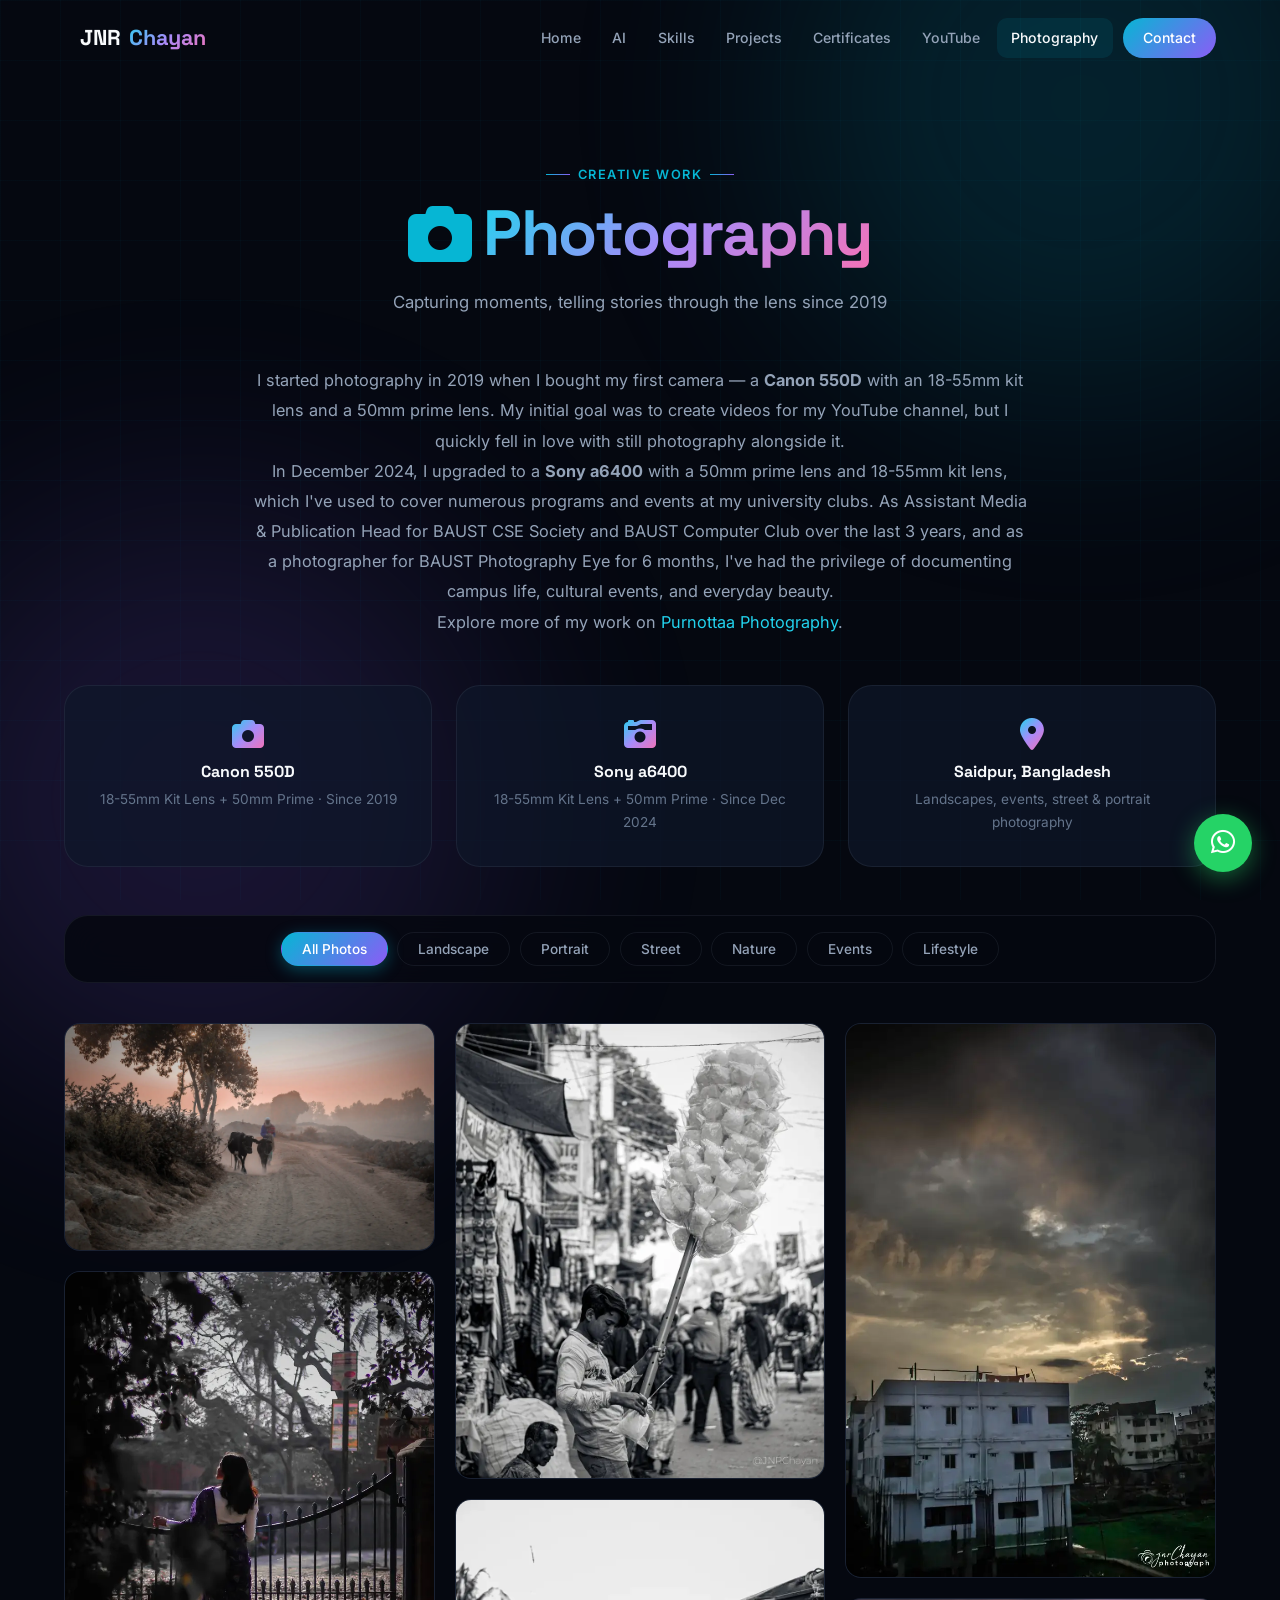
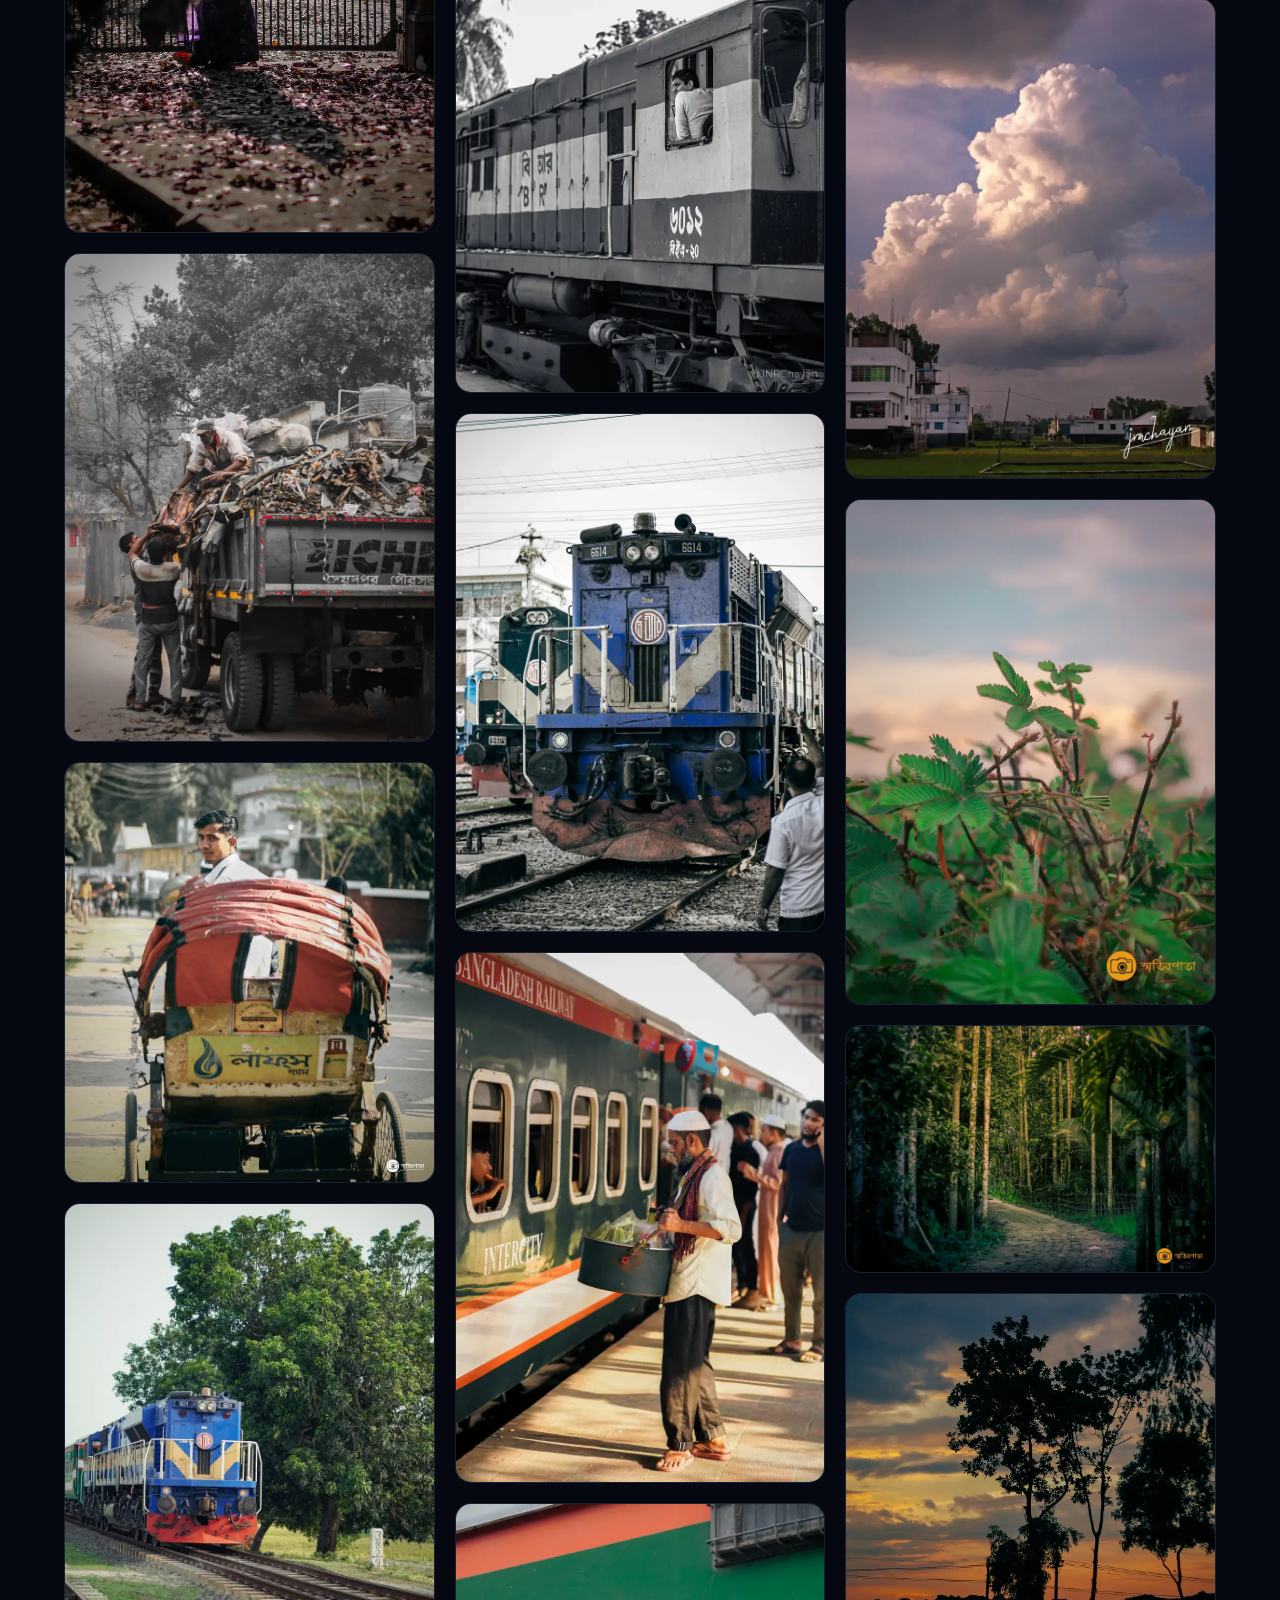
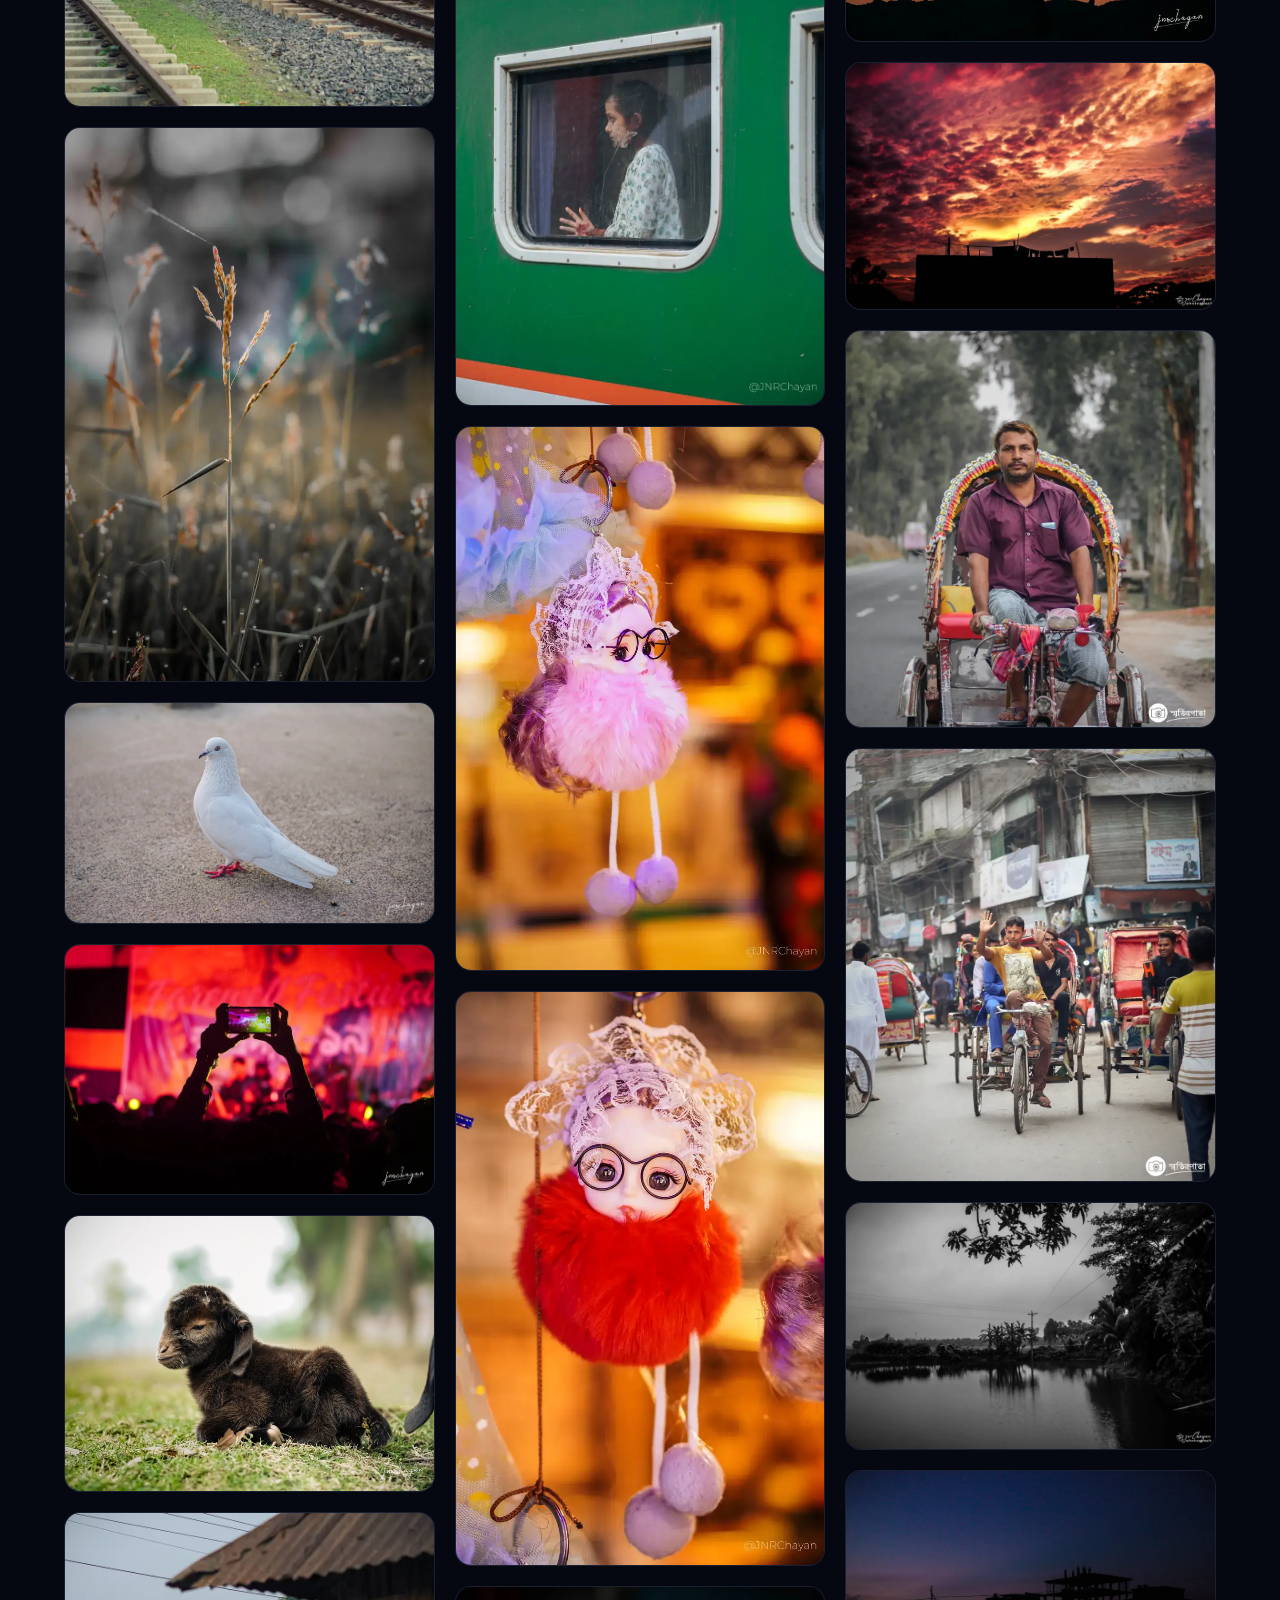
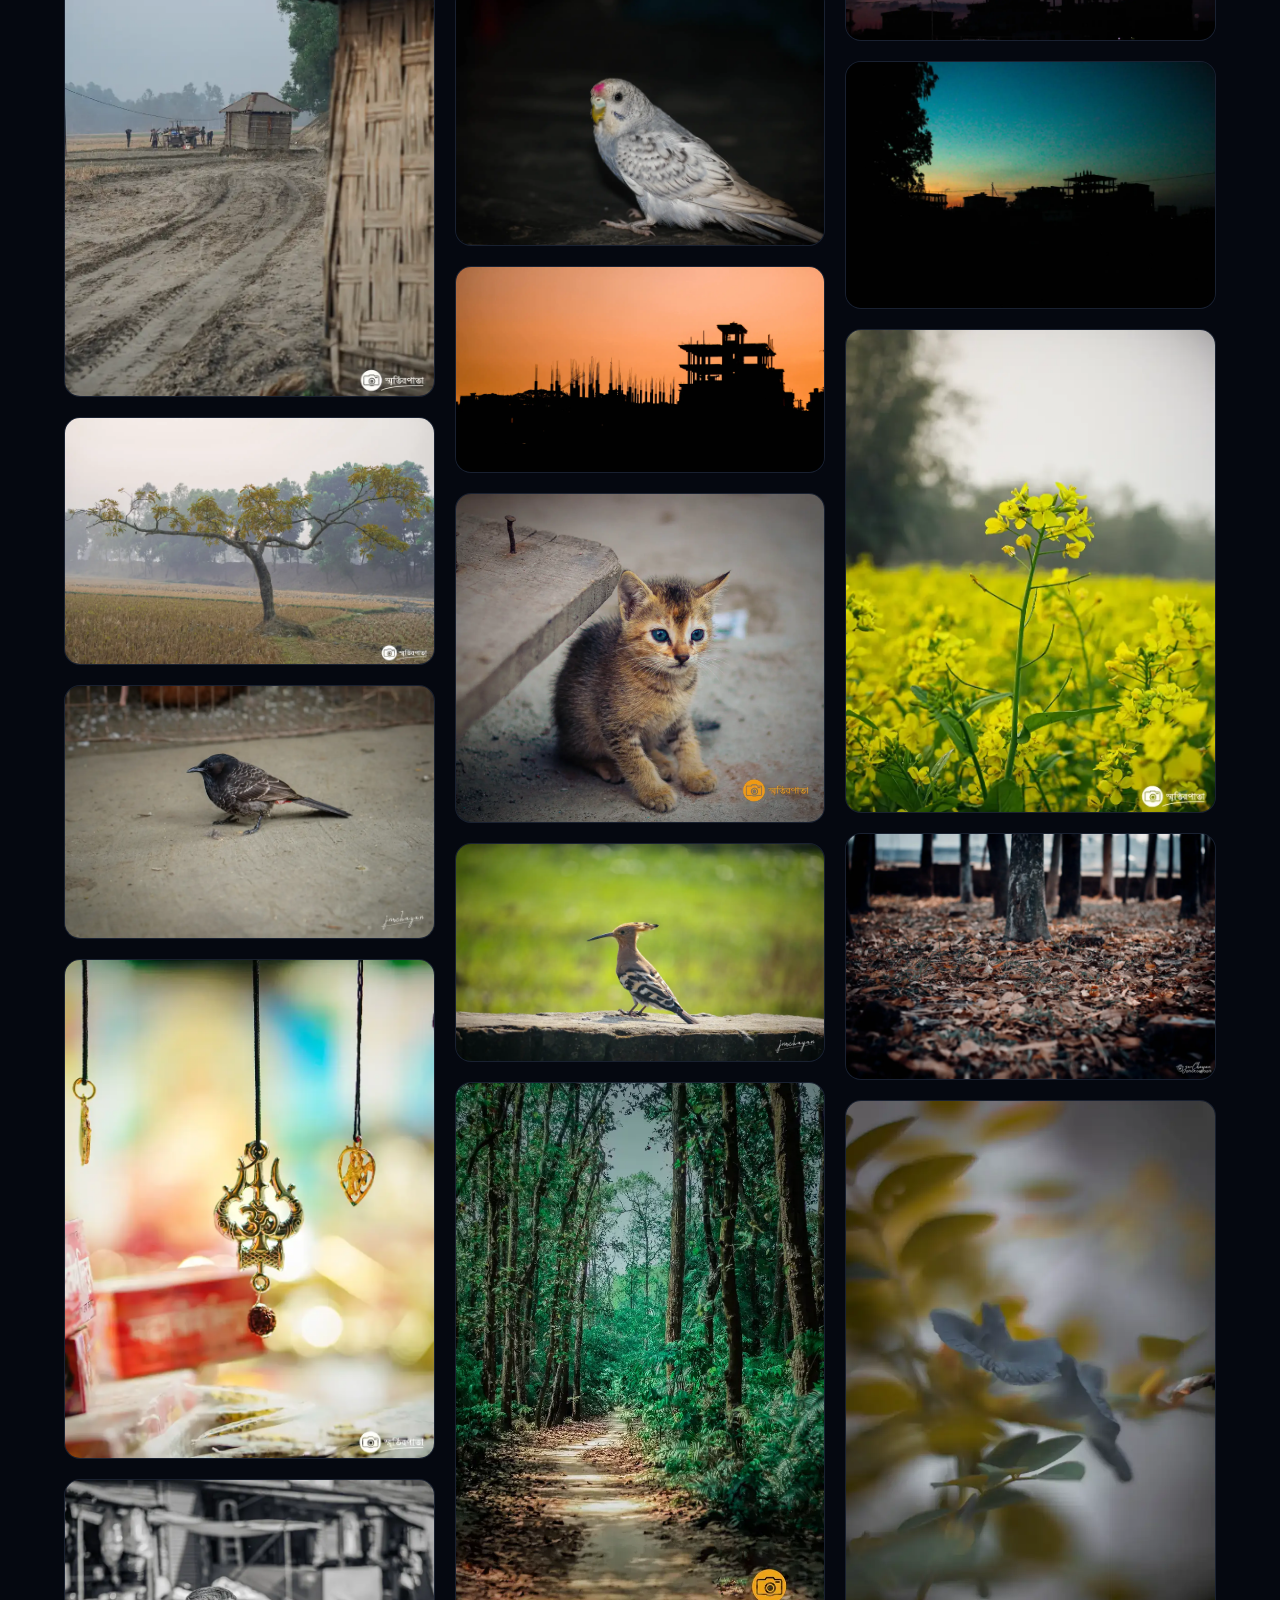
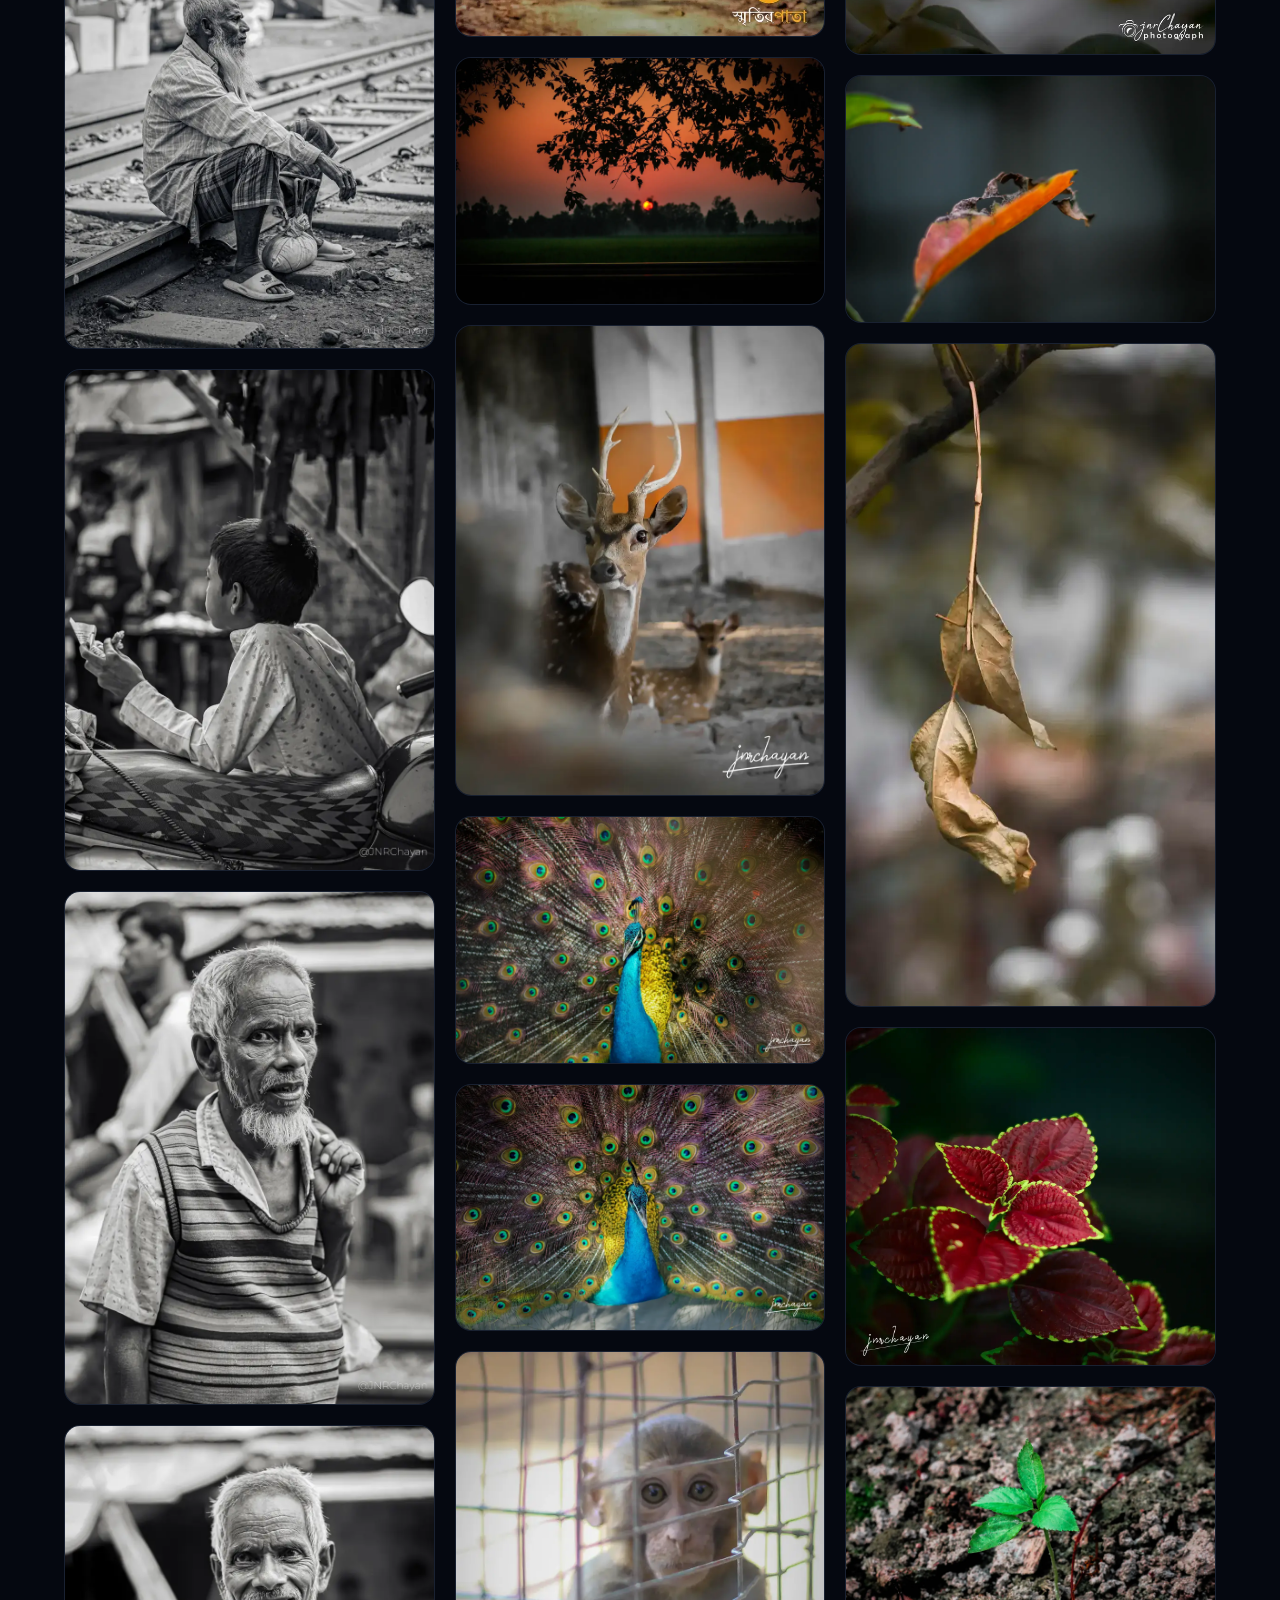
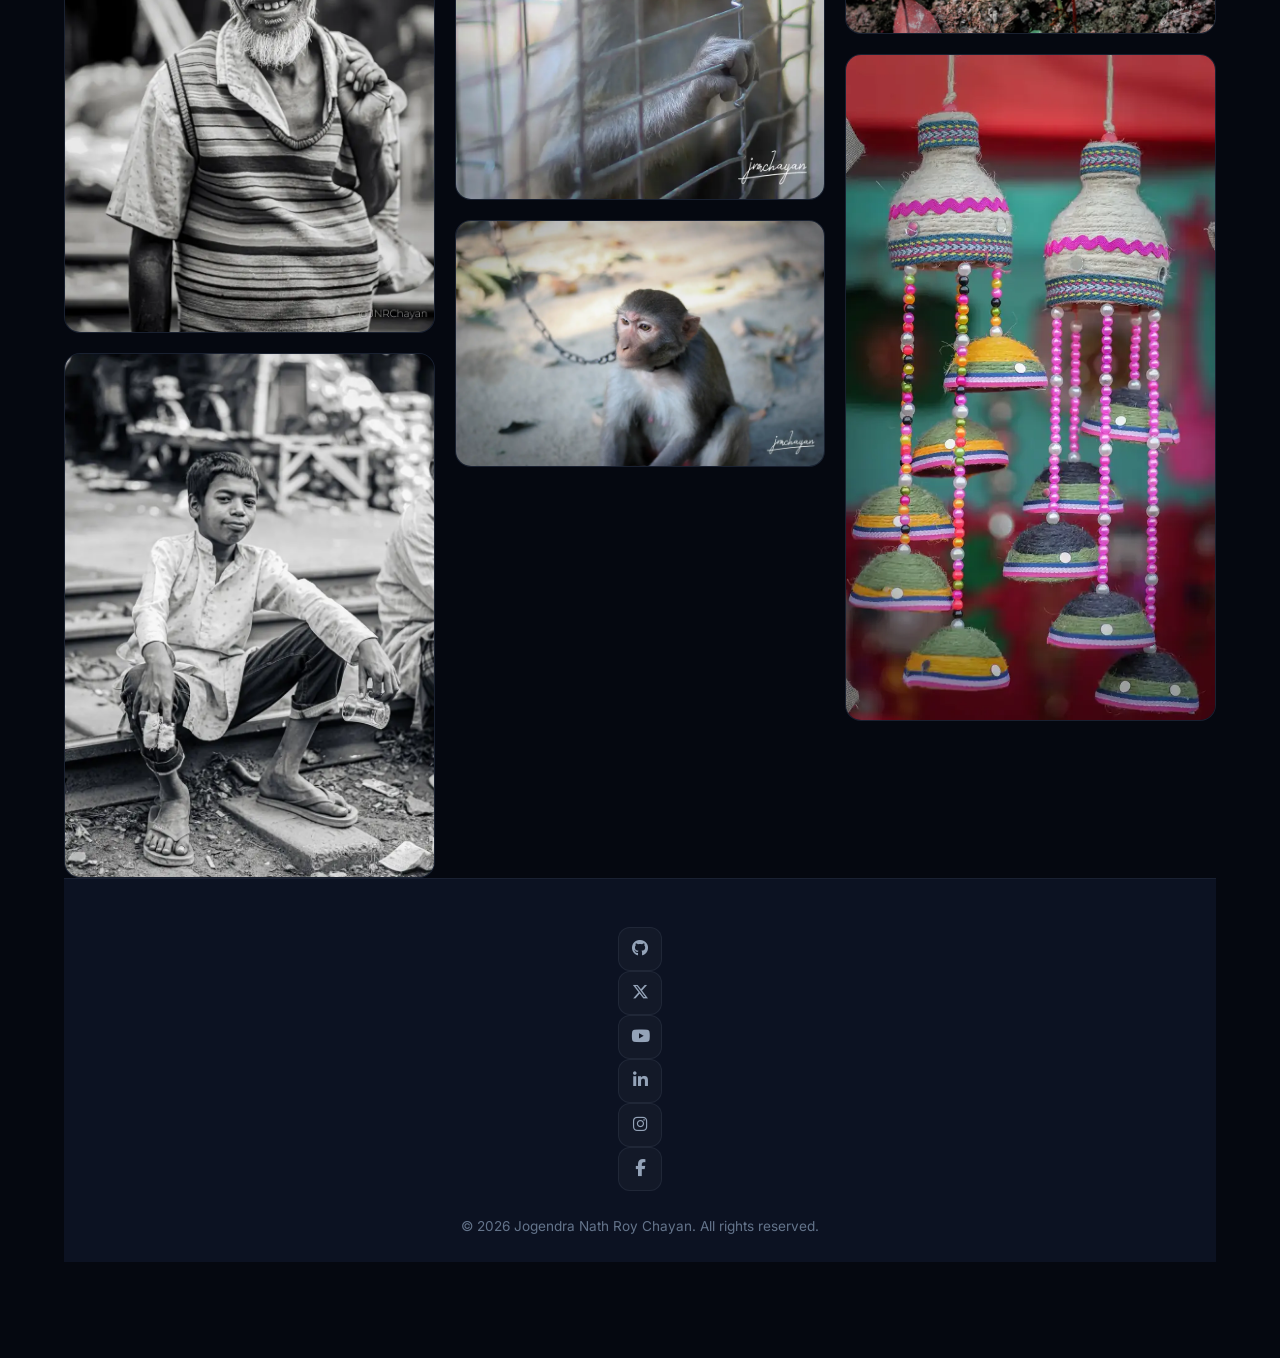
==== commit 85defb58: "update" ====
--- a/photography.html
+++ b/photography.html
@@ -91,279 +91,279 @@
         <button class="filter-btn" data-filter="lifestyle">Lifestyle</button>
       </div>
       <div class="photo-masonry" id="photoGallery">
-        <div class="photo-item reveal" data-category="landscape" data-src="images/photographe/3_গোধূলির বেলা_Landscape_Saidpur_01905934018.jpg" data-title="Golden Twilight (গোধূলির বেলা)" data-desc="A farmer leads his cattle along a dusty trail as morning mist lifts, illuminated by the soft golden glow of dawn in Saidpur.">
+        <div class="photo-item reveal" data-category="landscape" data-src="images/photographe/3_গোধূলির বেলা_Landscape_Saidpur_01905934018.webp" data-title="Golden Twilight (গোধূলির বেলা)" data-desc="A farmer leads his cattle along a dusty trail as morning mist lifts, illuminated by the soft golden glow of dawn in Saidpur.">
             <span class="photo-category-badge">Landscape</span>
-            <img src="images/photographe/3_গোধূলির বেলা_Landscape_Saidpur_01905934018.jpg" alt="Golden Twilight landscape" loading="lazy">
+            <img src="images/photographe/3_গোধূলির বেলা_Landscape_Saidpur_01905934018.webp" alt="Golden Twilight landscape" loading="lazy">
             <div class="photo-overlay"><h3>Golden Twilight</h3><p>Landscape · Saidpur</p></div>
           </div>
-        <div class="photo-item reveal" data-category="portrait" data-src="images/photographe/1_নতুন স্বপ্নের দ্বার_People_ Church Saidpur_01905934018.jpg" data-title="Doorway of New Dreams" data-desc="A contemplative moment at a church gate in Saidpur, where dramatic backlighting highlights traditional attire against a carpet of fallen leaves.">
+        <div class="photo-item reveal" data-category="portrait" data-src="images/photographe/1_নতুন স্বপ্নের দ্বার_People_ Church Saidpur_01905934018.webp" data-title="Doorway of New Dreams" data-desc="A contemplative moment at a church gate in Saidpur, where dramatic backlighting highlights traditional attire against a carpet of fallen leaves.">
             <span class="photo-category-badge">People</span>
-            <img src="images/photographe/1_নতুন স্বপ্নের দ্বার_People_ Church Saidpur_01905934018.jpg" alt="Doorway of New Dreams" loading="lazy">
+            <img src="images/photographe/1_নতুন স্বপ্নের দ্বার_People_ Church Saidpur_01905934018.webp" alt="Doorway of New Dreams" loading="lazy">
             <div class="photo-overlay"><h3>Doorway of New Dreams</h3><p>People · Church, Saidpur</p></div>
           </div>
-        <div class="photo-item reveal" data-category="portrait" data-src="images/photographe/4_মানব সভ্যতার অন্ধকার দিক_Portrait_Saidpur_01905934018.jpg" data-title="The Dark Side of Civilization" data-desc="Documentary-style shot of municipal workers in Saidpur, using selective desaturation to highlight labor and effort against an everyday urban backdrop.">
+        <div class="photo-item reveal" data-category="portrait" data-src="images/photographe/4_মানব সভ্যতার অন্ধকার দিক_Portrait_Saidpur_01905934018.webp" data-title="The Dark Side of Civilization" data-desc="Documentary-style shot of municipal workers in Saidpur, using selective desaturation to highlight labor and effort against an everyday urban backdrop.">
             <span class="photo-category-badge">Portrait</span>
-            <img src="images/photographe/4_মানব সভ্যতার অন্ধকার দিক_Portrait_Saidpur_01905934018.jpg" alt="The Dark Side of Civilization" loading="lazy">
+            <img src="images/photographe/4_মানব সভ্যতার অন্ধকার দিক_Portrait_Saidpur_01905934018.webp" alt="The Dark Side of Civilization" loading="lazy">
             <div class="photo-overlay"><h3>The Dark Side of Civilization</h3><p>Portrait · Saidpur</p></div>
           </div>
-        <div class="photo-item reveal" data-category="street" data-src="images/photographe/IMG_0166.jpg" data-title="Rickshaw Rider" data-desc="A candid street photograph capturing a rickshaw puller glancing back, shot with shallow depth of field on a sunlit Bangladeshi street.">
+        <div class="photo-item reveal" data-category="street" data-src="images/photographe/IMG_0166.webp" data-title="Rickshaw Rider" data-desc="A candid street photograph capturing a rickshaw puller glancing back, shot with shallow depth of field on a sunlit Bangladeshi street.">
             <span class="photo-category-badge">Street</span>
-            <img src="images/photographe/IMG_0166.jpg" alt="Rickshaw Rider" loading="lazy">
+            <img src="images/photographe/IMG_0166.webp" alt="Rickshaw Rider" loading="lazy">
             <div class="photo-overlay"><h3>Rickshaw Rider</h3><p>Street · Bangladesh</p></div>
           </div>
-        <div class="photo-item reveal" data-category="street" data-src="images/photographe/JNR08500.jpg" data-title="Railway Journey" data-desc="Locomotive 6624 of Bangladesh Railway cruising through lush green landscape, capturing the intersection of industrial machinery and natural beauty.">
+        <div class="photo-item reveal" data-category="street" data-src="images/photographe/JNR08500.webp" data-title="Railway Journey" data-desc="Locomotive 6624 of Bangladesh Railway cruising through lush green landscape, capturing the intersection of industrial machinery and natural beauty.">
             <span class="photo-category-badge">Transport</span>
-            <img src="images/photographe/JNR08500.jpg" alt="Railway Journey" loading="lazy">
+            <img src="images/photographe/JNR08500.webp" alt="Railway Journey" loading="lazy">
             <div class="photo-overlay"><h3>Railway Journey</h3><p>Transport · Bangladesh Railway</p></div>
           </div>
-        <div class="photo-item reveal" data-category="nature" data-src="images/photographe/chayan%20(4).jpg" data-title="Morning Dew" data-desc="A serene macro study of wild grass adorned with morning dew drops, showcasing delicate textures of the natural world.">
+        <div class="photo-item reveal" data-category="nature" data-src="images/photographe/chayan%20(4).webp" data-title="Morning Dew" data-desc="A serene macro study of wild grass adorned with morning dew drops, showcasing delicate textures of the natural world.">
             <span class="photo-category-badge">Macro</span>
-            <img src="images/photographe/chayan%20(4).jpg" alt="Morning Dew" loading="lazy">
+            <img src="images/photographe/chayan%20(4).webp" alt="Morning Dew" loading="lazy">
             <div class="photo-overlay"><h3>Morning Dew</h3><p>Macro · Nature</p></div>
           </div>
-        <div class="photo-item reveal" data-category="nature" data-src="images/photographe/1.jpg" data-title="Serenity in White" data-desc="A minimalist study of a white pigeon using shallow depth of field to isolate the subject against a neutral urban backdrop.">
+        <div class="photo-item reveal" data-category="nature" data-src="images/photographe/1.webp" data-title="Serenity in White" data-desc="A minimalist study of a white pigeon using shallow depth of field to isolate the subject against a neutral urban backdrop.">
             <span class="photo-category-badge">Wildlife</span>
-            <img src="images/photographe/1.jpg" alt="Serenity in White" loading="lazy">
+            <img src="images/photographe/1.webp" alt="Serenity in White" loading="lazy">
             <div class="photo-overlay"><h3>Serenity in White</h3><p>Wildlife · Urban</p></div>
           </div>
-        <div class="photo-item reveal" data-category="events" data-src="images/photographe/JNR00259.jpg" data-title="Campus Event" data-desc="Capturing the energy and spirit of a university event at BAUST.">
-            <span class="photo-category-badge">University</span>
-            <img src="images/photographe/JNR00259.jpg" alt="Campus Event" loading="lazy">
+        <div class="photo-item reveal" data-category="events" data-src="images/photographe/JNR00259.webp" data-title="Campus Event" data-desc="Capturing the energy and spirit of a university event at BAUST.">
+            <span class="photo-category-badge">University</span>
+            <img src="images/photographe/JNR00259.webp" alt="Campus Event" loading="lazy">
             <div class="photo-overlay"><h3>Campus Event</h3><p>University · BAUST</p></div>
           </div>
-        <div class="photo-item reveal" data-category="events" data-src="images/photographe/JNR02453.jpg" data-title="University Program" data-desc="Documenting a cultural program at BAUST with attention to candid moments.">
-            <span class="photo-category-badge">University</span>
-            <img src="images/photographe/JNR02453.jpg" alt="University Program" loading="lazy">
+        <div class="photo-item reveal" data-category="events" data-src="images/photographe/JNR02453.webp" data-title="University Program" data-desc="Documenting a cultural program at BAUST with attention to candid moments.">
+            <span class="photo-category-badge">University</span>
+            <img src="images/photographe/JNR02453.webp" alt="University Program" loading="lazy">
             <div class="photo-overlay"><h3>University Program</h3><p>University · BAUST</p></div>
           </div>
-        <div class="photo-item reveal" data-category="events" data-src="images/photographe/JNR02513.jpg" data-title="Club Event" data-desc="Event photography showcasing the vibrant campus community at BAUST.">
-            <span class="photo-category-badge">University</span>
-            <img src="images/photographe/JNR02513.jpg" alt="Club Event" loading="lazy">
+        <div class="photo-item reveal" data-category="events" data-src="images/photographe/JNR02513.webp" data-title="Club Event" data-desc="Event photography showcasing the vibrant campus community at BAUST.">
+            <span class="photo-category-badge">University</span>
+            <img src="images/photographe/JNR02513.webp" alt="Club Event" loading="lazy">
             <div class="photo-overlay"><h3>Club Event</h3><p>University · BAUST</p></div>
           </div>
-        <div class="photo-item reveal" data-category="events" data-src="images/photographe/JNR02545.jpg" data-title="Ceremony Capture" data-desc="Professional event coverage highlighting key moments of a university ceremony.">
-            <span class="photo-category-badge">University</span>
-            <img src="images/photographe/JNR02545.jpg" alt="Ceremony Capture" loading="lazy">
+        <div class="photo-item reveal" data-category="events" data-src="images/photographe/JNR02545.webp" data-title="Ceremony Capture" data-desc="Professional event coverage highlighting key moments of a university ceremony.">
+            <span class="photo-category-badge">University</span>
+            <img src="images/photographe/JNR02545.webp" alt="Ceremony Capture" loading="lazy">
             <div class="photo-overlay"><h3>Ceremony Capture</h3><p>University · BAUST</p></div>
           </div>
-        <div class="photo-item reveal" data-category="nature" data-src="images/photographe/JNR02781.jpg" data-title="Student Gathering" data-desc="A lively student gathering captured during a BAUST club program.">
-            <span class="photo-category-badge">University</span>
-            <img src="images/photographe/JNR02781.jpg" alt="Student Gathering" loading="lazy">
+        <div class="photo-item reveal" data-category="nature" data-src="images/photographe/JNR02781.webp" data-title="Student Gathering" data-desc="A lively student gathering captured during a BAUST club program.">
+            <span class="photo-category-badge">University</span>
+            <img src="images/photographe/JNR02781.webp" alt="Student Gathering" loading="lazy">
             <div class="photo-overlay"><h3>Student Gathering</h3><p>University · BAUST</p></div>
           </div>
-        <div class="photo-item reveal" data-category="nature" data-src="images/photographe/JNR03691.jpg" data-title="Cultural Program" data-desc="Vibrant colors and emotions from a cultural event at the university.">
-            <span class="photo-category-badge">University</span>
-            <img src="images/photographe/JNR03691.jpg" alt="Cultural Program" loading="lazy">
+        <div class="photo-item reveal" data-category="nature" data-src="images/photographe/JNR03691.webp" data-title="Cultural Program" data-desc="Vibrant colors and emotions from a cultural event at the university.">
+            <span class="photo-category-badge">University</span>
+            <img src="images/photographe/JNR03691.webp" alt="Cultural Program" loading="lazy">
             <div class="photo-overlay"><h3>Cultural Program</h3><p>University · BAUST</p></div>
           </div>
-        <div class="photo-item reveal" data-category="events" data-src="images/photographe/JNR06097.jpg" data-title="Event Highlights" data-desc="Key highlights from a university event, shot for BAUST Photography Eye.">
-            <span class="photo-category-badge">University</span>
-            <img src="images/photographe/JNR06097.jpg" alt="Event Highlights" loading="lazy">
+        <div class="photo-item reveal" data-category="events" data-src="images/photographe/JNR06097.webp" data-title="Event Highlights" data-desc="Key highlights from a university event, shot for BAUST Photography Eye.">
+            <span class="photo-category-badge">University</span>
+            <img src="images/photographe/JNR06097.webp" alt="Event Highlights" loading="lazy">
             <div class="photo-overlay"><h3>Event Highlights</h3><p>University · BAUST</p></div>
           </div>
-        <div class="photo-item reveal" data-category="events" data-src="images/photographe/JNR06099.jpg" data-title="On Stage" data-desc="Capturing performers on stage during a university cultural program.">
-            <span class="photo-category-badge">University</span>
-            <img src="images/photographe/JNR06099.jpg" alt="On Stage" loading="lazy">
+        <div class="photo-item reveal" data-category="events" data-src="images/photographe/JNR06099.webp" data-title="On Stage" data-desc="Capturing performers on stage during a university cultural program.">
+            <span class="photo-category-badge">University</span>
+            <img src="images/photographe/JNR06099.webp" alt="On Stage" loading="lazy">
             <div class="photo-overlay"><h3>On Stage</h3><p>University · BAUST</p></div>
           </div>
-        <div class="photo-item reveal" data-category="events" data-src="images/photographe/JNR06104.jpg" data-title="Program Moment" data-desc="A decisive moment captured during a BAUST club event.">
-            <span class="photo-category-badge">University</span>
-            <img src="images/photographe/JNR06104.jpg" alt="Program Moment" loading="lazy">
+        <div class="photo-item reveal" data-category="events" data-src="images/photographe/JNR06104.webp" data-title="Program Moment" data-desc="A decisive moment captured during a BAUST club event.">
+            <span class="photo-category-badge">University</span>
+            <img src="images/photographe/JNR06104.webp" alt="Program Moment" loading="lazy">
             <div class="photo-overlay"><h3>Program Moment</h3><p>University · BAUST</p></div>
           </div>
-        <div class="photo-item reveal" data-category="events" data-src="images/photographe/JNR06105.jpg" data-title="Campus Life" data-desc="Everyday campus life documented through the lens at BAUST.">
-            <span class="photo-category-badge">University</span>
-            <img src="images/photographe/JNR06105.jpg" alt="Campus Life" loading="lazy">
+        <div class="photo-item reveal" data-category="events" data-src="images/photographe/JNR06105.webp" data-title="Campus Life" data-desc="Everyday campus life documented through the lens at BAUST.">
+            <span class="photo-category-badge">University</span>
+            <img src="images/photographe/JNR06105.webp" alt="Campus Life" loading="lazy">
             <div class="photo-overlay"><h3>Campus Life</h3><p>University · BAUST</p></div>
           </div>
-        <div class="photo-item reveal" data-category="events" data-src="images/photographe/JNR06110.jpg" data-title="Event Portrait" data-desc="Portrait from a university event showcasing professional event photography skills.">
-            <span class="photo-category-badge">University</span>
-            <img src="images/photographe/JNR06110.jpg" alt="Event Portrait" loading="lazy">
+        <div class="photo-item reveal" data-category="events" data-src="images/photographe/JNR06110.webp" data-title="Event Portrait" data-desc="Portrait from a university event showcasing professional event photography skills.">
+            <span class="photo-category-badge">University</span>
+            <img src="images/photographe/JNR06110.webp" alt="Event Portrait" loading="lazy">
             <div class="photo-overlay"><h3>Event Portrait</h3><p>University · BAUST</p></div>
           </div>
-        <div class="photo-item reveal" data-category="events" data-src="images/photographe/JNR06115.jpg" data-title="Celebration" data-desc="Joyful celebration captured during a BAUST community event.">
-            <span class="photo-category-badge">University</span>
-            <img src="images/photographe/JNR06115.jpg" alt="Celebration" loading="lazy">
+        <div class="photo-item reveal" data-category="events" data-src="images/photographe/JNR06115.webp" data-title="Celebration" data-desc="Joyful celebration captured during a BAUST community event.">
+            <span class="photo-category-badge">University</span>
+            <img src="images/photographe/JNR06115.webp" alt="Celebration" loading="lazy">
             <div class="photo-overlay"><h3>Celebration</h3><p>University · BAUST</p></div>
           </div>
-        <div class="photo-item reveal" data-category="nature" data-src="images/photographe/JNR06141.jpg" data-title="Group Portrait" data-desc="A well-composed group portrait from a university club event.">
-            <span class="photo-category-badge">University</span>
-            <img src="images/photographe/JNR06141.jpg" alt="Group Portrait" loading="lazy">
+        <div class="photo-item reveal" data-category="nature" data-src="images/photographe/JNR06141.webp" data-title="Group Portrait" data-desc="A well-composed group portrait from a university club event.">
+            <span class="photo-category-badge">University</span>
+            <img src="images/photographe/JNR06141.webp" alt="Group Portrait" loading="lazy">
             <div class="photo-overlay"><h3>Group Portrait</h3><p>University · BAUST</p></div>
           </div>
-        <div class="photo-item reveal" data-category="events" data-src="images/photographe/JNR07563.jpg" data-title="Event Coverage" data-desc="Comprehensive event coverage for BAUST CSE Society media team.">
-            <span class="photo-category-badge">University</span>
-            <img src="images/photographe/JNR07563.jpg" alt="Event Coverage" loading="lazy">
+        <div class="photo-item reveal" data-category="events" data-src="images/photographe/JNR07563.webp" data-title="Event Coverage" data-desc="Comprehensive event coverage for BAUST CSE Society media team.">
+            <span class="photo-category-badge">University</span>
+            <img src="images/photographe/JNR07563.webp" alt="Event Coverage" loading="lazy">
             <div class="photo-overlay"><h3>Event Coverage</h3><p>University · BAUST</p></div>
           </div>
-        <div class="photo-item reveal" data-category="nature" data-src="images/photographe/JNR07601.jpg" data-title="Behind the Scenes" data-desc="Behind-the-scenes moment from a university program preparation.">
-            <span class="photo-category-badge">University</span>
-            <img src="images/photographe/JNR07601.jpg" alt="Behind the Scenes" loading="lazy">
+        <div class="photo-item reveal" data-category="nature" data-src="images/photographe/JNR07601.webp" data-title="Behind the Scenes" data-desc="Behind-the-scenes moment from a university program preparation.">
+            <span class="photo-category-badge">University</span>
+            <img src="images/photographe/JNR07601.webp" alt="Behind the Scenes" loading="lazy">
             <div class="photo-overlay"><h3>Behind the Scenes</h3><p>University · BAUST</p></div>
           </div>
-        <div class="photo-item reveal" data-category="events" data-src="images/photographe/JNR07678.jpg" data-title="Award Ceremony" data-desc="Capturing proud moments during an award ceremony at BAUST.">
-            <span class="photo-category-badge">University</span>
-            <img src="images/photographe/JNR07678.jpg" alt="Award Ceremony" loading="lazy">
+        <div class="photo-item reveal" data-category="events" data-src="images/photographe/JNR07678.webp" data-title="Award Ceremony" data-desc="Capturing proud moments during an award ceremony at BAUST.">
+            <span class="photo-category-badge">University</span>
+            <img src="images/photographe/JNR07678.webp" alt="Award Ceremony" loading="lazy">
             <div class="photo-overlay"><h3>Award Ceremony</h3><p>University · BAUST</p></div>
           </div>
-        <div class="photo-item reveal" data-category="events" data-src="images/photographe/JNR08158.jpg" data-title="Club Activity" data-desc="Active club participation documented through dynamic photography.">
-            <span class="photo-category-badge">University</span>
-            <img src="images/photographe/JNR08158.jpg" alt="Club Activity" loading="lazy">
+        <div class="photo-item reveal" data-category="events" data-src="images/photographe/JNR08158.webp" data-title="Club Activity" data-desc="Active club participation documented through dynamic photography.">
+            <span class="photo-category-badge">University</span>
+            <img src="images/photographe/JNR08158.webp" alt="Club Activity" loading="lazy">
             <div class="photo-overlay"><h3>Club Activity</h3><p>University · BAUST</p></div>
           </div>
-        <div class="photo-item reveal" data-category="events" data-src="images/photographe/JNR08163.jpg" data-title="University Event" data-desc="Professional coverage of a university event for media publication.">
-            <span class="photo-category-badge">University</span>
-            <img src="images/photographe/JNR08163.jpg" alt="University Event" loading="lazy">
+        <div class="photo-item reveal" data-category="events" data-src="images/photographe/JNR08163.webp" data-title="University Event" data-desc="Professional coverage of a university event for media publication.">
+            <span class="photo-category-badge">University</span>
+            <img src="images/photographe/JNR08163.webp" alt="University Event" loading="lazy">
             <div class="photo-overlay"><h3>University Event</h3><p>University · BAUST</p></div>
           </div>
-        <div class="photo-item reveal" data-category="lifestyle" data-src="images/photographe/IMG_1277.jpg" data-title="Quiet Moment" data-desc="A peaceful everyday moment captured with natural light and thoughtful composition.">
+        <div class="photo-item reveal" data-category="lifestyle" data-src="images/photographe/IMG_1277.webp" data-title="Quiet Moment" data-desc="A peaceful everyday moment captured with natural light and thoughtful composition.">
             <span class="photo-category-badge">Lifestyle</span>
-            <img src="images/photographe/IMG_1277.jpg" alt="Quiet Moment" loading="lazy">
+            <img src="images/photographe/IMG_1277.webp" alt="Quiet Moment" loading="lazy">
             <div class="photo-overlay"><h3>Quiet Moment</h3><p>Lifestyle</p></div>
           </div>
-        <div class="photo-item reveal" data-category="lifestyle" data-src="images/photographe/IMG_3135.jpg" data-title="Daily Life" data-desc="Finding beauty in the ordinary through careful observation and timing.">
+        <div class="photo-item reveal" data-category="lifestyle" data-src="images/photographe/IMG_3135.webp" data-title="Daily Life" data-desc="Finding beauty in the ordinary through careful observation and timing.">
             <span class="photo-category-badge">Lifestyle</span>
-            <img src="images/photographe/IMG_3135.jpg" alt="Daily Life" loading="lazy">
+            <img src="images/photographe/IMG_3135.webp" alt="Daily Life" loading="lazy">
             <div class="photo-overlay"><h3>Daily Life</h3><p>Lifestyle</p></div>
           </div>
-        <div class="photo-item reveal" data-category="nature" data-src="images/photographe/IMG_3861.jpg" data-title="Urban Scene" data-desc="An urban scene showcasing the rhythm of daily life in Bangladesh.">
+        <div class="photo-item reveal" data-category="nature" data-src="images/photographe/IMG_3861.webp" data-title="Urban Scene" data-desc="An urban scene showcasing the rhythm of daily life in Bangladesh.">
             <span class="photo-category-badge">Urban</span>
-            <img src="images/photographe/IMG_3861.jpg" alt="Urban Scene" loading="lazy">
+            <img src="images/photographe/IMG_3861.webp" alt="Urban Scene" loading="lazy">
             <div class="photo-overlay"><h3>Urban Scene</h3><p>Urban</p></div>
           </div>
-        <div class="photo-item reveal" data-category="lifestyle" data-src="images/photographe/IMG_4095.jpg" data-title="Natural Light Portrait" data-desc="Portrait utilizing soft natural light for an authentic, warm feel.">
+        <div class="photo-item reveal" data-category="lifestyle" data-src="images/photographe/IMG_4095.webp" data-title="Natural Light Portrait" data-desc="Portrait utilizing soft natural light for an authentic, warm feel.">
             <span class="photo-category-badge">Portrait</span>
-            <img src="images/photographe/IMG_4095.jpg" alt="Natural Light Portrait" loading="lazy">
+            <img src="images/photographe/IMG_4095.webp" alt="Natural Light Portrait" loading="lazy">
             <div class="photo-overlay"><h3>Natural Light Portrait</h3><p>Portrait</p></div>
           </div>
-        <div class="photo-item reveal" data-category="lifestyle" data-src="images/photographe/IMG_4649.jpg" data-title="Candid Capture" data-desc="A spontaneous candid shot preserving a fleeting authentic expression.">
+        <div class="photo-item reveal" data-category="lifestyle" data-src="images/photographe/IMG_4649.webp" data-title="Candid Capture" data-desc="A spontaneous candid shot preserving a fleeting authentic expression.">
             <span class="photo-category-badge">Candid</span>
-            <img src="images/photographe/IMG_4649.jpg" alt="Candid Capture" loading="lazy">
+            <img src="images/photographe/IMG_4649.webp" alt="Candid Capture" loading="lazy">
             <div class="photo-overlay"><h3>Candid Capture</h3><p>Candid</p></div>
           </div>
-        <div class="photo-item reveal" data-category="nature" data-src="images/photographe/IMG_4791.jpg" data-title="Evening Glow" data-desc="Warm evening light casting long shadows and golden tones across the scene.">
+        <div class="photo-item reveal" data-category="nature" data-src="images/photographe/IMG_4791.webp" data-title="Evening Glow" data-desc="Warm evening light casting long shadows and golden tones across the scene.">
             <span class="photo-category-badge">Golden Hour</span>
-            <img src="images/photographe/IMG_4791.jpg" alt="Evening Glow" loading="lazy">
+            <img src="images/photographe/IMG_4791.webp" alt="Evening Glow" loading="lazy">
             <div class="photo-overlay"><h3>Evening Glow</h3><p>Golden Hour</p></div>
           </div>
-        <div class="photo-item reveal" data-category="lifestyle" data-src="images/photographe/IMG_5004.jpg" data-title="Textures" data-desc="Exploring textures and patterns in the everyday environment.">
+        <div class="photo-item reveal" data-category="lifestyle" data-src="images/photographe/IMG_5004.webp" data-title="Textures" data-desc="Exploring textures and patterns in the everyday environment.">
             <span class="photo-category-badge">Detail</span>
-            <img src="images/photographe/IMG_5004.jpg" alt="Textures" loading="lazy">
+            <img src="images/photographe/IMG_5004.webp" alt="Textures" loading="lazy">
             <div class="photo-overlay"><h3>Textures</h3><p>Detail</p></div>
           </div>
-        <div class="photo-item reveal" data-category="lifestyle" data-src="images/photographe/IMG_5074.jpg" data-title="Framed View" data-desc="Using natural framing elements to draw the viewer into the composition.">
+        <div class="photo-item reveal" data-category="lifestyle" data-src="images/photographe/IMG_5074.webp" data-title="Framed View" data-desc="Using natural framing elements to draw the viewer into the composition.">
             <span class="photo-category-badge">Composition</span>
-            <img src="images/photographe/IMG_5074.jpg" alt="Framed View" loading="lazy">
+            <img src="images/photographe/IMG_5074.webp" alt="Framed View" loading="lazy">
             <div class="photo-overlay"><h3>Framed View</h3><p>Composition</p></div>
           </div>
-        <div class="photo-item reveal" data-category="lifestyle" data-src="images/photographe/IMG_5109.jpg" data-title="Street Colors" data-desc="Vibrant street colors and life captured in a single frame.">
+        <div class="photo-item reveal" data-category="lifestyle" data-src="images/photographe/IMG_5109.webp" data-title="Street Colors" data-desc="Vibrant street colors and life captured in a single frame.">
             <span class="photo-category-badge">Street</span>
-            <img src="images/photographe/IMG_5109.jpg" alt="Street Colors" loading="lazy">
+            <img src="images/photographe/IMG_5109.webp" alt="Street Colors" loading="lazy">
             <div class="photo-overlay"><h3>Street Colors</h3><p>Street</p></div>
           </div>
-        <div class="photo-item reveal" data-category="lifestyle" data-src="images/photographe/IMG_5209.jpg" data-title="Reflection" data-desc="Playing with reflections to add depth and visual interest to the photograph.">
+        <div class="photo-item reveal" data-category="lifestyle" data-src="images/photographe/IMG_5209.webp" data-title="Reflection" data-desc="Playing with reflections to add depth and visual interest to the photograph.">
             <span class="photo-category-badge">Creative</span>
-            <img src="images/photographe/IMG_5209.jpg" alt="Reflection" loading="lazy">
+            <img src="images/photographe/IMG_5209.webp" alt="Reflection" loading="lazy">
             <div class="photo-overlay"><h3>Reflection</h3><p>Creative</p></div>
           </div>
-        <div class="photo-item reveal" data-category="lifestyle" data-src="images/photographe/IMG_5223.jpg" data-title="Motion" data-desc="Capturing the sense of motion and energy in a dynamic scene.">
+        <div class="photo-item reveal" data-category="lifestyle" data-src="images/photographe/IMG_5223.webp" data-title="Motion" data-desc="Capturing the sense of motion and energy in a dynamic scene.">
             <span class="photo-category-badge">Action</span>
-            <img src="images/photographe/IMG_5223.jpg" alt="Motion" loading="lazy">
+            <img src="images/photographe/IMG_5223.webp" alt="Motion" loading="lazy">
             <div class="photo-overlay"><h3>Motion</h3><p>Action</p></div>
           </div>
-        <div class="photo-item reveal" data-category="lifestyle" data-src="images/photographe/IMG_5307.jpg" data-title="Silhouette" data-desc="A striking silhouette against a colorful sky, emphasizing form over detail.">
+        <div class="photo-item reveal" data-category="lifestyle" data-src="images/photographe/IMG_5307.webp" data-title="Silhouette" data-desc="A striking silhouette against a colorful sky, emphasizing form over detail.">
             <span class="photo-category-badge">Creative</span>
-            <img src="images/photographe/IMG_5307.jpg" alt="Silhouette" loading="lazy">
+            <img src="images/photographe/IMG_5307.webp" alt="Silhouette" loading="lazy">
             <div class="photo-overlay"><h3>Silhouette</h3><p>Creative</p></div>
           </div>
-        <div class="photo-item reveal" data-category="lifestyle" data-src="images/photographe/IMG_6648.jpg" data-title="Warm Tones" data-desc="Rich warm tones creating an inviting and nostalgic atmosphere.">
+        <div class="photo-item reveal" data-category="lifestyle" data-src="images/photographe/IMG_6648.webp" data-title="Warm Tones" data-desc="Rich warm tones creating an inviting and nostalgic atmosphere.">
             <span class="photo-category-badge">Color</span>
-            <img src="images/photographe/IMG_6648.jpg" alt="Warm Tones" loading="lazy">
+            <img src="images/photographe/IMG_6648.webp" alt="Warm Tones" loading="lazy">
             <div class="photo-overlay"><h3>Warm Tones</h3><p>Color</p></div>
           </div>
-        <div class="photo-item reveal" data-category="lifestyle" data-src="images/photographe/IMG_6662.jpg" data-title="Close Connection" data-desc="An intimate close-up revealing emotion and human connection.">
+        <div class="photo-item reveal" data-category="lifestyle" data-src="images/photographe/IMG_6662.webp" data-title="Close Connection" data-desc="An intimate close-up revealing emotion and human connection.">
             <span class="photo-category-badge">Portrait</span>
-            <img src="images/photographe/IMG_6662.jpg" alt="Close Connection" loading="lazy">
+            <img src="images/photographe/IMG_6662.webp" alt="Close Connection" loading="lazy">
             <div class="photo-overlay"><h3>Close Connection</h3><p>Portrait</p></div>
           </div>
-        <div class="photo-item reveal" data-category="lifestyle" data-src="images/photographe/IMG_7179.jpg" data-title="Scenic View" data-desc="A scenic viewpoint showcasing the natural beauty of the surroundings.">
+        <div class="photo-item reveal" data-category="lifestyle" data-src="images/photographe/IMG_7179.webp" data-title="Scenic View" data-desc="A scenic viewpoint showcasing the natural beauty of the surroundings.">
             <span class="photo-category-badge">Landscape</span>
-            <img src="images/photographe/IMG_7179.jpg" alt="Scenic View" loading="lazy">
+            <img src="images/photographe/IMG_7179.webp" alt="Scenic View" loading="lazy">
             <div class="photo-overlay"><h3>Scenic View</h3><p>Landscape</p></div>
           </div>
-        <div class="photo-item reveal" data-category="lifestyle" data-src="images/photographe/IMG_7458.jpg" data-title="Light & Shadow" data-desc="Dramatic interplay of light and shadow creating visual depth.">
+        <div class="photo-item reveal" data-category="lifestyle" data-src="images/photographe/IMG_7458.webp" data-title="Light & Shadow" data-desc="Dramatic interplay of light and shadow creating visual depth.">
             <span class="photo-category-badge">Contrast</span>
-            <img src="images/photographe/IMG_7458.jpg" alt="Light and Shadow" loading="lazy">
+            <img src="images/photographe/IMG_7458.webp" alt="Light and Shadow" loading="lazy">
             <div class="photo-overlay"><h3>Light & Shadow</h3><p>Contrast</p></div>
           </div>
-        <div class="photo-item reveal" data-category="lifestyle" data-src="images/photographe/IMG_7978.jpg" data-title="Gathering" data-desc="A social gathering captured with attention to group dynamics and atmosphere.">
+        <div class="photo-item reveal" data-category="lifestyle" data-src="images/photographe/IMG_7978.webp" data-title="Gathering" data-desc="A social gathering captured with attention to group dynamics and atmosphere.">
             <span class="photo-category-badge">Social</span>
-            <img src="images/photographe/IMG_7978.jpg" alt="Gathering" loading="lazy">
+            <img src="images/photographe/IMG_7978.webp" alt="Gathering" loading="lazy">
             <div class="photo-overlay"><h3>Gathering</h3><p>Social</p></div>
           </div>
-        <div class="photo-item reveal" data-category="lifestyle" data-src="images/photographe/IMG_8075.jpg" data-title="Details" data-desc="Focusing on small details that tell a larger story.">
+        <div class="photo-item reveal" data-category="lifestyle" data-src="images/photographe/IMG_8075.webp" data-title="Details" data-desc="Focusing on small details that tell a larger story.">
             <span class="photo-category-badge">Macro</span>
-            <img src="images/photographe/IMG_8075.jpg" alt="Details" loading="lazy">
+            <img src="images/photographe/IMG_8075.webp" alt="Details" loading="lazy">
             <div class="photo-overlay"><h3>Details</h3><p>Macro</p></div>
           </div>
-        <div class="photo-item reveal" data-category="lifestyle" data-src="images/photographe/IMG_8138.jpg" data-title="Outdoor Portrait" data-desc="An outdoor portrait utilizing the environment as a natural backdrop.">
+        <div class="photo-item reveal" data-category="lifestyle" data-src="images/photographe/IMG_8138.webp" data-title="Outdoor Portrait" data-desc="An outdoor portrait utilizing the environment as a natural backdrop.">
             <span class="photo-category-badge">Portrait</span>
-            <img src="images/photographe/IMG_8138.jpg" alt="Outdoor Portrait" loading="lazy">
+            <img src="images/photographe/IMG_8138.webp" alt="Outdoor Portrait" loading="lazy">
             <div class="photo-overlay"><h3>Outdoor Portrait</h3><p>Portrait</p></div>
           </div>
-        <div class="photo-item reveal" data-category="lifestyle" data-src="images/photographe/IMG_8245.jpg" data-title="Moody Atmosphere" data-desc="A moody, atmospheric shot with cinematic color grading.">
+        <div class="photo-item reveal" data-category="lifestyle" data-src="images/photographe/IMG_8245.webp" data-title="Moody Atmosphere" data-desc="A moody, atmospheric shot with cinematic color grading.">
             <span class="photo-category-badge">Cinematic</span>
-            <img src="images/photographe/IMG_8245.jpg" alt="Moody Atmosphere" loading="lazy">
+            <img src="images/photographe/IMG_8245.webp" alt="Moody Atmosphere" loading="lazy">
             <div class="photo-overlay"><h3>Moody Atmosphere</h3><p>Cinematic</p></div>
           </div>
-        <div class="photo-item reveal" data-category="nature" data-src="images/photographe/IMG_8261.jpg" data-title="Everyday Beauty" data-desc="Finding extraordinary beauty in ordinary everyday scenes.">
+        <div class="photo-item reveal" data-category="nature" data-src="images/photographe/IMG_8261.webp" data-title="Everyday Beauty" data-desc="Finding extraordinary beauty in ordinary everyday scenes.">
             <span class="photo-category-badge">Lifestyle</span>
-            <img src="images/photographe/IMG_8261.jpg" alt="Everyday Beauty" loading="lazy">
+            <img src="images/photographe/IMG_8261.webp" alt="Everyday Beauty" loading="lazy">
             <div class="photo-overlay"><h3>Everyday Beauty</h3><p>Lifestyle</p></div>
           </div>
-        <div class="photo-item reveal" data-category="lifestyle" data-src="images/photographe/IMG_8264.jpg" data-title="Harmony" data-desc="A harmonious composition balancing subject and environment.">
+        <div class="photo-item reveal" data-category="lifestyle" data-src="images/photographe/IMG_8264.webp" data-title="Harmony" data-desc="A harmonious composition balancing subject and environment.">
             <span class="photo-category-badge">Composition</span>
-            <img src="images/photographe/IMG_8264.jpg" alt="Harmony" loading="lazy">
+            <img src="images/photographe/IMG_8264.webp" alt="Harmony" loading="lazy">
             <div class="photo-overlay"><h3>Harmony</h3><p>Composition</p></div>
           </div>
-        <div class="photo-item reveal" data-category="lifestyle" data-src="images/photographe/IMG_9066.jpg" data-title="Vibrant Moment" data-desc="A vibrant, energetic moment frozen in time.">
+        <div class="photo-item reveal" data-category="lifestyle" data-src="images/photographe/IMG_9066.webp" data-title="Vibrant Moment" data-desc="A vibrant, energetic moment frozen in time.">
             <span class="photo-category-badge">Color</span>
-            <img src="images/photographe/IMG_9066.jpg" alt="Vibrant Moment" loading="lazy">
+            <img src="images/photographe/IMG_9066.webp" alt="Vibrant Moment" loading="lazy">
             <div class="photo-overlay"><h3>Vibrant Moment</h3><p>Color</p></div>
           </div>
-        <div class="photo-item reveal" data-category="lifestyle" data-src="images/photographe/IMG_9364-2.jpg" data-title="Soft Focus" data-desc="Gentle soft focus creating a dreamy, ethereal quality.">
+        <div class="photo-item reveal" data-category="lifestyle" data-src="images/photographe/IMG_9364-2.webp" data-title="Soft Focus" data-desc="Gentle soft focus creating a dreamy, ethereal quality.">
             <span class="photo-category-badge">Creative</span>
-            <img src="images/photographe/IMG_9364-2.jpg" alt="Soft Focus" loading="lazy">
+            <img src="images/photographe/IMG_9364-2.webp" alt="Soft Focus" loading="lazy">
             <div class="photo-overlay"><h3>Soft Focus</h3><p>Creative</p></div>
           </div>
-        <div class="photo-item reveal" data-category="lifestyle" data-src="images/photographe/IMG_9419.jpg" data-title="Storytelling" data-desc="Visual storytelling through careful scene selection and timing.">
+        <div class="photo-item reveal" data-category="lifestyle" data-src="images/photographe/IMG_9419.webp" data-title="Storytelling" data-desc="Visual storytelling through careful scene selection and timing.">
             <span class="photo-category-badge">Documentary</span>
-            <img src="images/photographe/IMG_9419.jpg" alt="Storytelling" loading="lazy">
+            <img src="images/photographe/IMG_9419.webp" alt="Storytelling" loading="lazy">
             <div class="photo-overlay"><h3>Storytelling</h3><p>Documentary</p></div>
           </div>
-        <div class="photo-item reveal" data-category="lifestyle" data-src="images/photographe/IMG_9526.jpg" data-title="Perspective" data-desc="An unusual perspective offering a fresh view of a familiar scene.">
+        <div class="photo-item reveal" data-category="lifestyle" data-src="images/photographe/IMG_9526.webp" data-title="Perspective" data-desc="An unusual perspective offering a fresh view of a familiar scene.">
             <span class="photo-category-badge">Creative</span>
-            <img src="images/photographe/IMG_9526.jpg" alt="Perspective" loading="lazy">
+            <img src="images/photographe/IMG_9526.webp" alt="Perspective" loading="lazy">
             <div class="photo-overlay"><h3>Perspective</h3><p>Creative</p></div>
           </div>
-        <div class="photo-item reveal" data-category="lifestyle" data-src="images/photographe/IMG_9608.jpg" data-title="Golden Light" data-desc="Bathed in golden light, this shot exemplifies the magic of golden hour photography.">
+        <div class="photo-item reveal" data-category="lifestyle" data-src="images/photographe/IMG_9608.webp" data-title="Golden Light" data-desc="Bathed in golden light, this shot exemplifies the magic of golden hour photography.">
             <span class="photo-category-badge">Golden Hour</span>
-            <img src="images/photographe/IMG_9608.jpg" alt="Golden Light" loading="lazy">
+            <img src="images/photographe/IMG_9608.webp" alt="Golden Light" loading="lazy">
             <div class="photo-overlay"><h3>Golden Light</h3><p>Golden Hour</p></div>
           </div>
-        <div class="photo-item reveal" data-category="lifestyle" data-src="images/photographe/IMG_9800.jpg" data-title="Serene" data-desc="A serene, calming composition inviting quiet contemplation.">
+        <div class="photo-item reveal" data-category="lifestyle" data-src="images/photographe/IMG_9800.webp" data-title="Serene" data-desc="A serene, calming composition inviting quiet contemplation.">
             <span class="photo-category-badge">Peaceful</span>
-            <img src="images/photographe/IMG_9800.jpg" alt="Serene" loading="lazy">
+            <img src="images/photographe/IMG_9800.webp" alt="Serene" loading="lazy">
             <div class="photo-overlay"><h3>Serene</h3><p>Peaceful</p></div>
           </div>
-        <div class="photo-item reveal" data-category="lifestyle" data-src="images/photographe/1%20(49).jpg" data-title="Creative Frame" data-desc="An artistically framed shot demonstrating compositional skill.">
+        <div class="photo-item reveal" data-category="lifestyle" data-src="images/photographe/1%20(49).webp" data-title="Creative Frame" data-desc="An artistically framed shot demonstrating compositional skill.">
             <span class="photo-category-badge">Artistic</span>
-            <img src="images/photographe/1%20(49).jpg" alt="Creative Frame" loading="lazy">
+            <img src="images/photographe/1%20(49).webp" alt="Creative Frame" loading="lazy">
             <div class="photo-overlay"><h3>Creative Frame</h3><p>Artistic</p></div>
           </div>
-        <div class="photo-item reveal" data-category="lifestyle" data-src="images/photographe/tt.jpg" data-title="Moment in Time" data-desc="A timeless moment preserved through the art of photography.">
+        <div class="photo-item reveal" data-category="lifestyle" data-src="images/photographe/tt.webp" data-title="Moment in Time" data-desc="A timeless moment preserved through the art of photography.">
             <span class="photo-category-badge">Timeless</span>
-            <img src="images/photographe/tt.jpg" alt="Moment in Time" loading="lazy">
+            <img src="images/photographe/tt.webp" alt="Moment in Time" loading="lazy">
             <div class="photo-overlay"><h3>Moment in Time</h3><p>Timeless</p></div>
           </div>
       </div>
